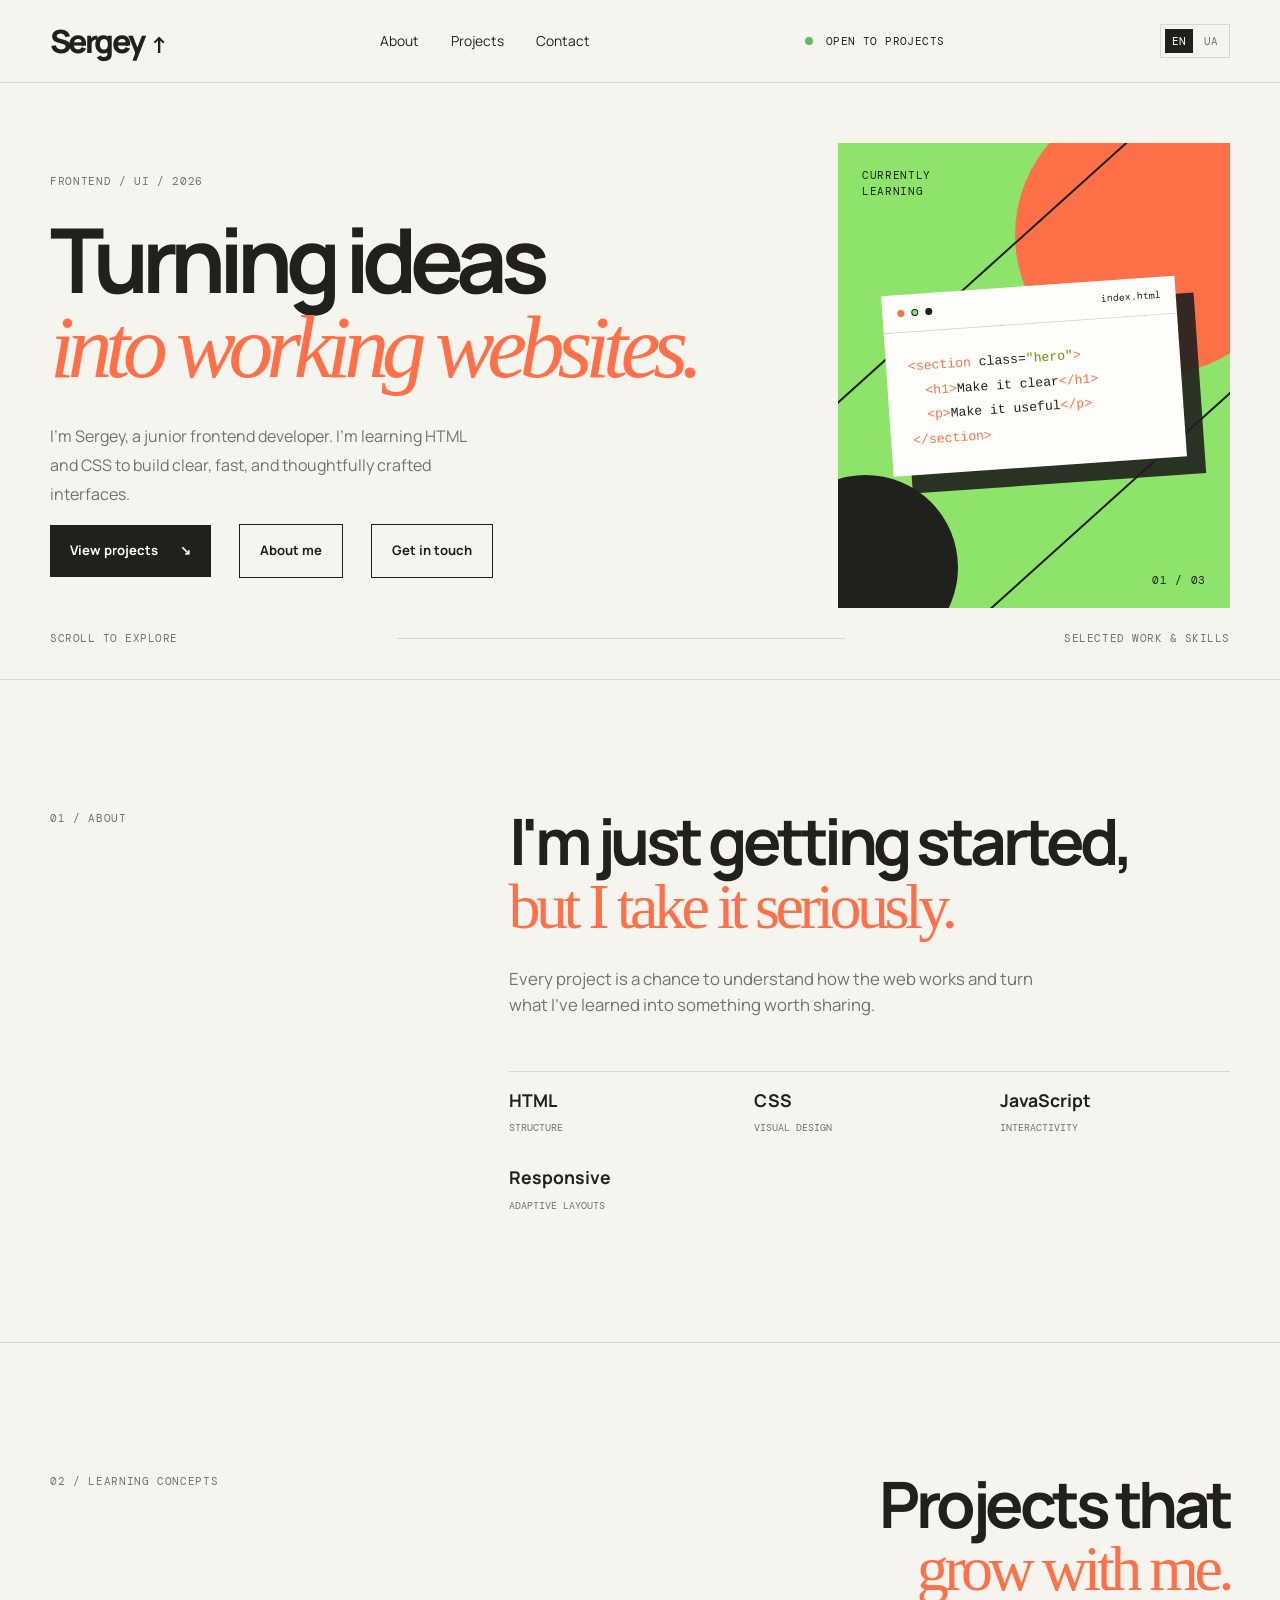
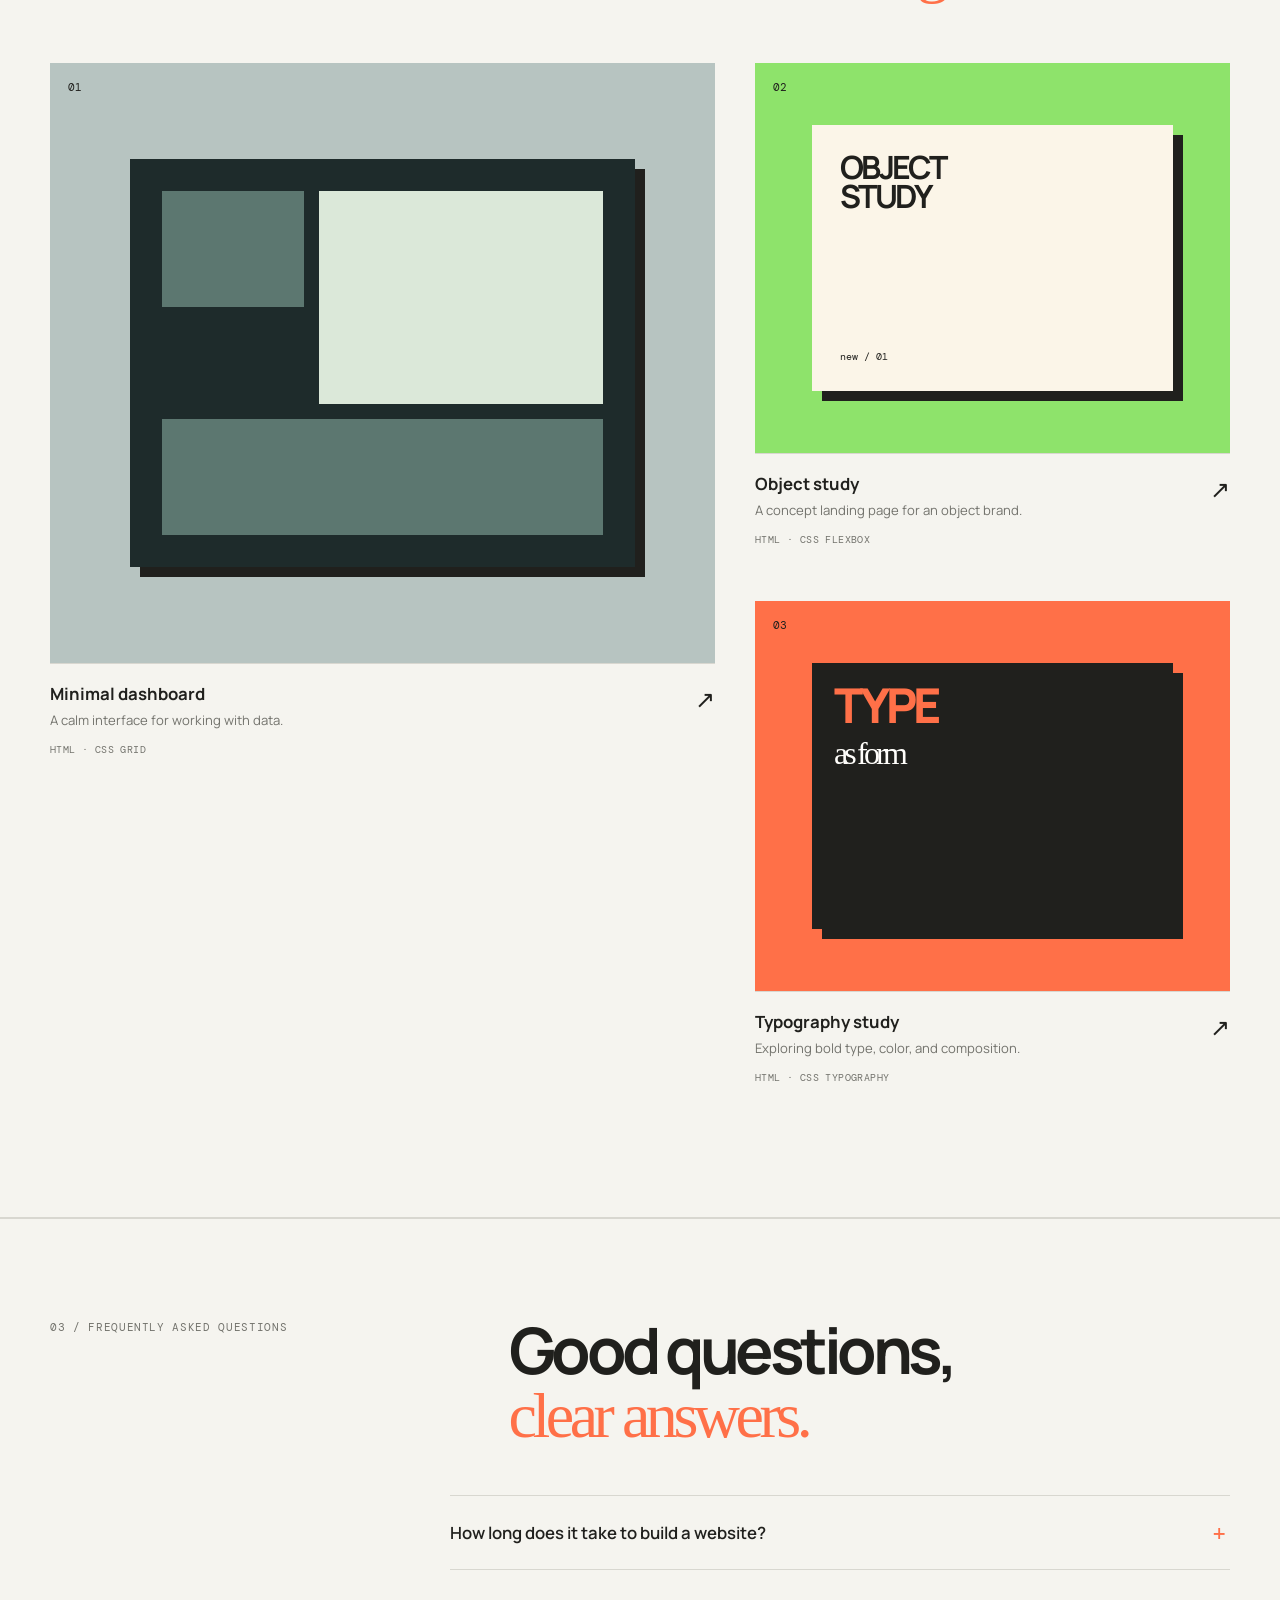
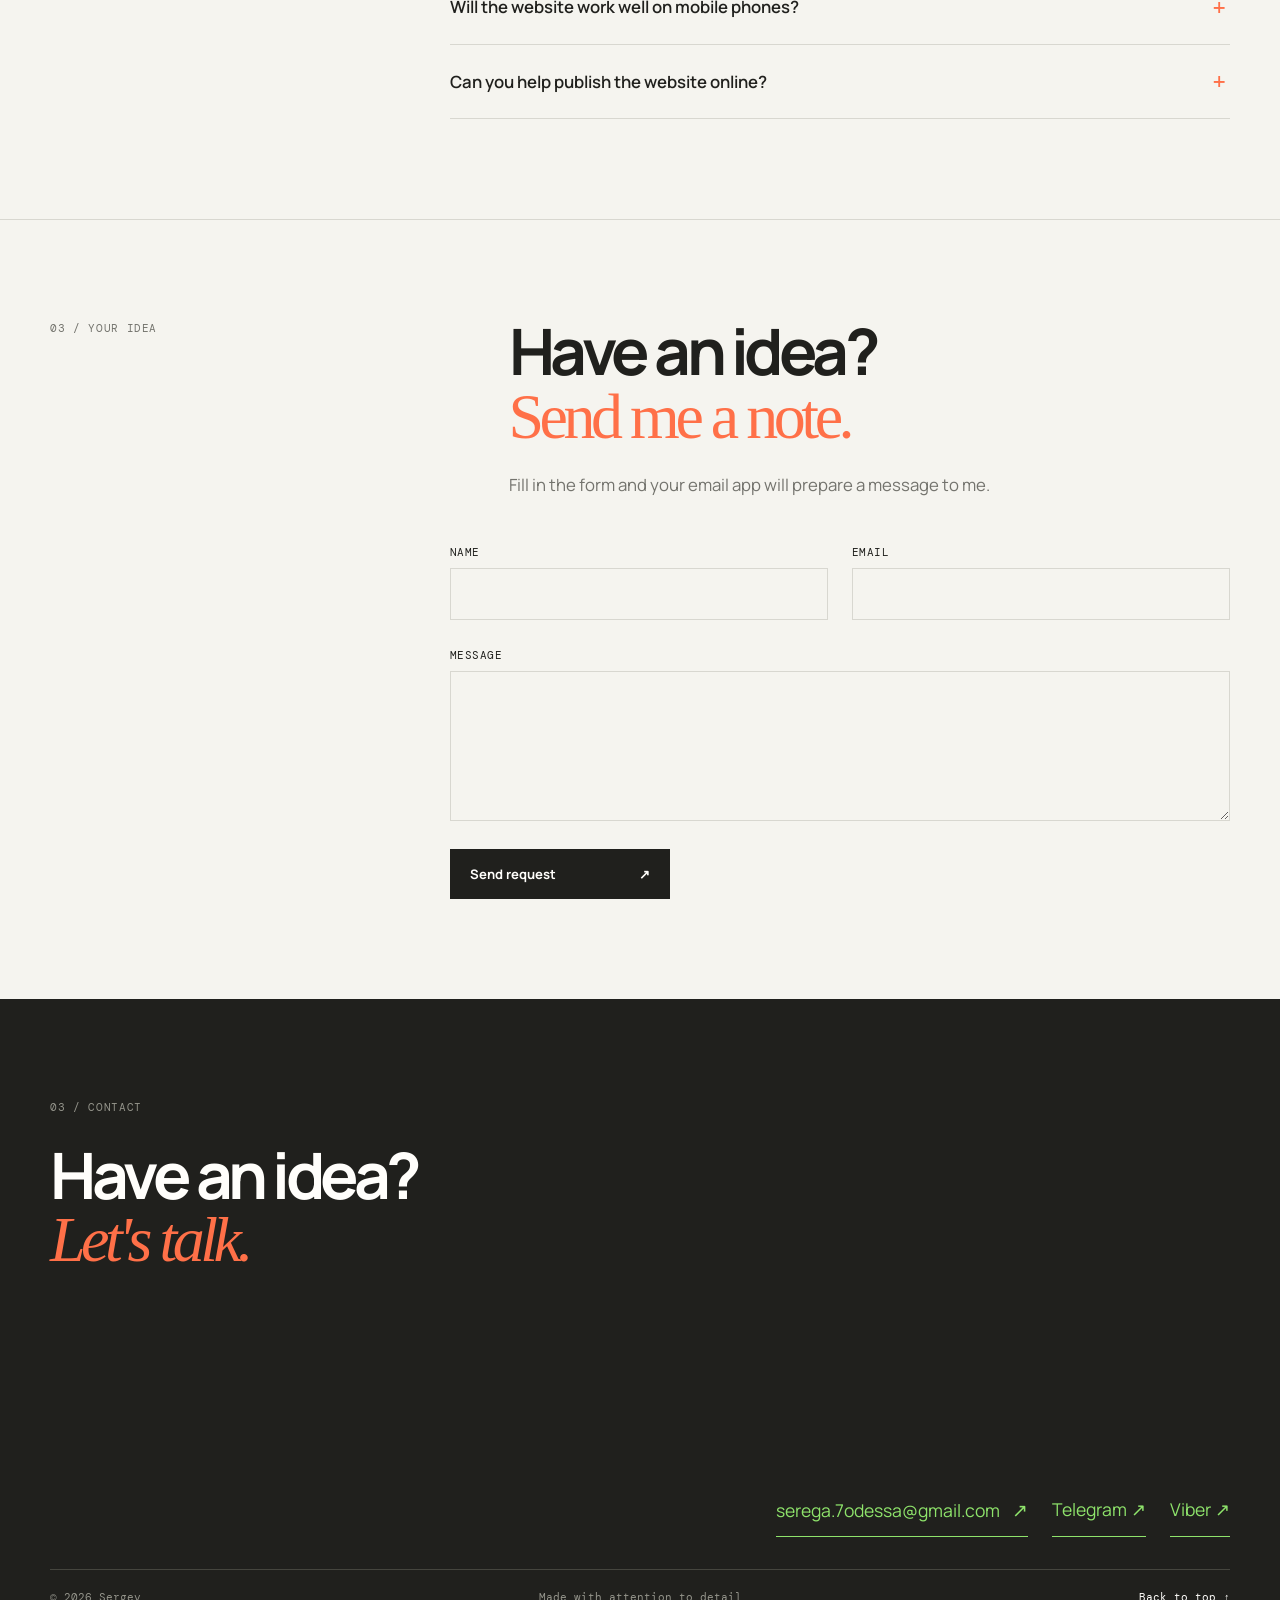
==== index.html @ d9503807 "v1" ====
<!DOCTYPE html>
<html lang="en">
  <head>
    <meta charset="UTF-8" />
    <meta name="viewport" content="width=device-width, initial-scale=1.0" />
    <meta name="description" content="Portfolio of Sergey, a junior frontend developer." />
    <title>Sergey — Frontend Developer</title>
    <link rel="preconnect" href="https://fonts.googleapis.com" />
    <link rel="preconnect" href="https://fonts.gstatic.com" crossorigin />
    <link href="https://fonts.googleapis.com/css2?family=DM+Mono:wght@400;500&family=Manrope:wght@400;500;600;700;800&display=swap" rel="stylesheet" />
    <link rel="stylesheet" href="style.css" />
  </head>
  <body>
    <header class="site-header">
      <div class="container nav">
        <a class="logo" href="#top" title="Back to top">Sergey <span>↑</span></a>
        <nav class="menu" aria-label="Main navigation">
          <a href="#about">About</a>
          <a href="#projects">Projects</a>
          <a href="#contact">Contact</a>
        </nav>
        <a class="nav-status" href="#contact"><span></span> Open to projects</a>
        <nav class="language-switch" aria-label="Choose language">
          <a href="index.html" lang="en" aria-current="page">EN</a>
          <a href="index-ua.html" lang="uk">UA</a>
        </nav>
      </div>
    </header>

    <main id="top">
      <section class="hero">
        <div class="container hero-grid">
          <div class="hero-copy">
            <p class="eyebrow">Frontend / UI / 2026</p>
            <h1>Turning ideas<br /><em>into working websites.</em></h1>
            <p class="hero-description">
              I'm Sergey, a junior frontend developer. I'm learning HTML and CSS to build clear, fast, and thoughtfully crafted interfaces.
            </p>
            <div class="hero-actions">
              <a class="button button-dark" href="#projects">View projects <span>↘</span></a>
              <a class="button button-light" href="#about">About me</a>
              <a class="button button-light" href="#contact">Get in touch</a>
            </div>
          </div>

          <div class="hero-art" aria-label="Abstract interface illustration">
            <div class="art-label">currently<br />learning</div>
            <div class="art-circle circle-one"></div>
            <div class="art-circle circle-two"></div>
            <div class="art-line line-one"></div>
            <div class="art-line line-two"></div>
            <div class="code-card">
              <div class="code-top"><span></span><span></span><span></span><b>index.html</b></div>
              <pre><code><i>&lt;section</i> class=<strong>"hero"</strong><i>&gt;</i>
  <i>&lt;h1&gt;</i>Make it clear<i>&lt;/h1&gt;</i>
  <i>&lt;p&gt;</i>Make it useful<i>&lt;/p&gt;</i>
<i>&lt;/section&gt;</i></code></pre>
            </div>
            <div class="art-caption">01 / 03</div>
          </div>
        </div>
        <div class="container hero-bottom">
          <span>Scroll to explore</span>
          <span class="scroll-line"></span>
          <span>Selected work &amp; skills</span>
        </div>
      </section>

      <section id="about" class="section about-section">
        <div class="container split-heading">
          <p class="section-number">01 / about</p>
          <div>
            <h2>I'm just getting started,<br /><span>but I take it seriously.</span></h2>
            <p class="section-lead">Every project is a chance to understand how the web works and turn what I've learned into something worth sharing.</p>
            <div class="skill-list">
              <div><span>HTML</span><b>structure</b></div>
              <div><span>CSS</span><b>visual design</b></div>
              <div><span>JavaScript</span><b>interactivity</b></div>
              <div><span>Responsive</span><b>adaptive layouts</b></div>
            </div>
          </div>
        </div>
      </section>

      <section id="projects" class="section projects-section">
        <div class="container">
          <div class="section-heading">
            <p class="section-number">02 / learning concepts</p>
            <h2>Projects that<br /><span>grow with me.</span></h2>
          </div>
          <div class="project-grid">
            <a href="project-2-en.html" class="project project-large">
              <div class="project-visual visual-slate"><span class="visual-tag">01</span><div class="mockup mockup-dashboard"><div></div><div></div><div></div></div></div>
              <div class="project-info"><div><h3>Minimal dashboard</h3><p>A calm interface for working with data.</p><small class="project-tech">HTML · CSS Grid</small></div><span class="project-arrow">↗</span></div>
            </a>
            <a href="project-1-en.html" class="project">
              <div class="project-visual visual-lime"><span class="visual-tag">02</span><div class="mockup mockup-shop"><b>OBJECT<br />STUDY</b><i>new / 01</i></div></div>
              <div class="project-info"><div><h3>Object study</h3><p>A concept landing page for an object brand.</p><small class="project-tech">HTML · CSS Flexbox</small></div><span class="project-arrow">↗</span></div>
            </a>
            <a href="project-3-en.html" class="project">
              <div class="project-visual visual-orange"><span class="visual-tag">03</span><div class="mockup mockup-type">TYPE<br /><em>as form</em></div></div>
              <div class="project-info"><div><h3>Typography study</h3><p>Exploring bold type, color, and composition.</p><small class="project-tech">HTML · CSS typography</small></div><span class="project-arrow">↗</span></div>
            </a>
          </div>
        </div>
      </section>
    </main>

    <section class="faq-section" aria-labelledby="faq-title">
      <div class="container">
        <div class="faq-heading">
          <p class="section-number">03 / frequently asked questions</p>
          <h2 id="faq-title">Good questions,<br /><span>clear answers.</span></h2>
        </div>
        <div class="faq-list">
          <details class="faq-item">
            <summary>How long does it take to build a website?</summary>
            <div class="faq-answer"><div><p>Usually 3 to 7 days, depending on the layout's complexity and the amount of content.</p></div></div>
          </details>
          <details class="faq-item">
            <summary>Will the website work well on mobile phones?</summary>
            <div class="faq-answer"><div><p>Yes. Every project is designed with a mobile-first approach and looks great on screens of all sizes.</p></div></div>
          </details>
          <details class="faq-item">
            <summary>Can you help publish the website online?</summary>
            <div class="faq-answer"><div><p>Yes. I can help you launch your website on free GitHub Pages hosting or on your own server.</p></div></div>
          </details>
        </div>
      </div>
    </section>

    <section class="contact-form-section" aria-labelledby="contact-form-title">
      <div class="container">
        <div class="contact-form-heading">
          <p class="section-number">03 / your idea</p>
          <div>
            <h2 id="contact-form-title">Have an idea?<br /><span>Send me a note.</span></h2>
            <p class="section-lead">Fill in the form and your email app will prepare a message to me.</p>
          </div>
        </div>
        <form class="contact-form" action="mailto:serega.7odessa@gmail.com" method="post" enctype="text/plain">
          <div class="contact-form-fields">
            <div class="form-field">
              <label for="contact-name">Name</label>
              <input id="contact-name" name="Name" type="text" autocomplete="name" required />
            </div>
            <div class="form-field">
              <label for="contact-email">Email</label>
              <input id="contact-email" name="Email" type="email" autocomplete="email" required />
            </div>
            <div class="form-field form-field-message">
              <label for="contact-message">Message</label>
              <textarea id="contact-message" name="Message" rows="5" required></textarea>
            </div>
          </div>
          <button class="button button-dark form-submit" type="submit">Send request <span>↗</span></button>
        </form>
      </div>
    </section>

    <footer id="contact" class="footer">
      <div class="container footer-top"><p class="section-number">03 / contact</p><h2>Have an idea?<br /><em>Let's talk.</em></h2><div class="contact-links"><a class="contact-link" href="mailto:serega.7odessa@gmail.com">serega.7odessa@gmail.com <span>↗</span></a><a class="contact-link" href="https://t.me" target="_blank" rel="noopener noreferrer">Telegram ↗</a><a class="contact-link" href="viber://chat?number=%2B380XXXXXXXXX">Viber ↗</a></div></div>
      <div class="container footer-bottom"><span>© 2026 Sergey</span><span>Made with attention to detail</span><a href="#top">Back to top ↑</a></div>
    </footer>
  </body>
</html>
---- style.css ----
:root {
  --ink: #20201d;
  --muted: #73736d;
  --paper: #f5f4ef;
  --white: #fffefb;
  --acid: #8ee36b;
  --orange: #ff7048;
  --line: #d8d7d0;
  --serif: Georgia, "Times New Roman", serif;
}

* { box-sizing: border-box; }
html { scroll-behavior: smooth; }
section[id],
footer[id] {
  scroll-margin-top: 100px;
}
body { margin: 0; background: var(--paper); color: var(--ink); font-family: "Manrope", sans-serif; line-height: 1.5; }
a { color: inherit; }
a:focus-visible {
  outline: 2px solid var(--orange);
  outline-offset: 4px;
}
.container { width: min(1180px, calc(100% - 64px)); margin: 0 auto; }
.site-header { border-bottom: 1px solid var(--line); background: rgba(245, 244, 239, .9); position: sticky; top: 0; z-index: 5; backdrop-filter: blur(12px); }
.nav { min-height: 82px; display: flex; align-items: center; justify-content: space-between; gap: 28px; }
.language-switch { display: flex; align-items: center; gap: 4px; padding: 4px; border: 1px solid var(--line); font: .68rem "DM Mono", monospace; }
.language-switch a { min-width: 28px; padding: 5px 6px; text-align: center; text-decoration: none; color: var(--muted); transition: background-color 0.2s ease, color 0.2s ease; }
.language-switch a[aria-current="page"] { background: var(--ink); color: var(--white); }
.language-switch a:not([aria-current="page"]):hover { color: var(--ink); }
.logo { flex-shrink: 0; white-space: nowrap; font-size: 2rem; font-weight: 800; text-decoration: none; letter-spacing: -.08em; transition: color 0.2s ease; }
.logo:hover { color: var(--orange); }
.logo span {
  margin-left: 4px;
  font-size: 0.7em;
}
.menu { display: flex; gap: 32px; font-size: .86rem; }
.menu a, .text-link, .nav-status, .footer-bottom a { text-decoration: none; }
.menu a:hover, .footer-bottom a:hover, .text-link:hover { text-decoration: underline; text-underline-offset: 5px; }
.nav-status { font-family: "DM Mono", monospace; font-size: .68rem; text-transform: uppercase; letter-spacing: .04em; }
.nav-status span { width: 8px; height: 8px; background: #68b85e; border-radius: 50%; display: inline-block; margin-right: 5px; }
.hero { padding: 60px 0 34px; border-bottom: 1px solid var(--line); }
.hero-grid { display: grid; grid-template-columns: 1.3fr .7fr; gap: 60px; align-items: center; }
.eyebrow, .section-number, .art-label, .art-caption { font-family: "DM Mono", monospace; text-transform: uppercase; font-size: .68rem; letter-spacing: .06em; }
.eyebrow, .section-number { color: var(--muted); margin: 0 0 28px; }
h1, h2, h3, p { margin-top: 0; }
h1 { max-width: 700px; font-size: clamp(3.8rem, 7vw, 6rem); line-height: .93; letter-spacing: -.08em; margin-bottom: 34px; }
h1 em, h2 span, .footer h2 em { color: var(--orange); font-family: var(--serif); font-weight: 400; }
.hero-description { max-width: 440px; color: var(--muted); font-size: 1rem; margin-bottom: 16px; line-height: 1.8; }
.hero-actions { display: flex; align-items: center; gap: 28px; flex-wrap: wrap; }
.button { display: inline-flex; gap: 22px; align-items: center; padding: 16px 20px; text-decoration: none; font-size: .82rem; font-weight: 700; transition: transform 0.2s ease, background-color 0.2s ease;}
.button-dark { background: var(--ink); color: var(--white); }
.button-light { background: transparent; border: 1px solid var(--ink); color: var(--ink); }
.button-dark:hover { background: var(--orange); transform: translateY(-3px);}
.button-light:hover { background: var(--acid); transform: translateY(-3px); }
.button:focus-visible {
  outline: 3px solid var(--orange);
  outline-offset: 4px;
}
.text-link { font-size: .82rem; font-weight: 700; }
.text-link span, .contact-link span { font-size: 1.2rem; margin-left: 8px; }
.hero-art { min-width: 0; min-height: 465px; background: var(--acid); position: relative; overflow: hidden; }
.art-label { position: absolute; left: 24px; top: 24px; z-index: 1; }
.art-caption { position: absolute; right: 24px; bottom: 20px; }
.art-circle { border-radius: 50%; position: absolute; }
.circle-one { width: 280px; height: 280px; background: var(--orange); right: -65px; top: -48px; }
.circle-two { width: 185px; height: 185px; background: var(--ink); left: -65px; bottom: -52px; }
.art-line { position: absolute; background: var(--ink); transform: rotate(-42deg); }
.line-one { width: 460px; height: 2px; top: 110px; left: -65px; }
.line-two { width: 400px; height: 2px; bottom: 122px; right: -98px; }
.code-card { position: absolute; width: min(380px, 75%); left: 50%; top: 50%; transform: translate(-50%, -50%) rotate(-4deg); background: var(--white); box-shadow: 18px 18px 0 rgba(32, 32, 29, .9); }
.code-top { height: 38px; border-bottom: 1px solid var(--line); display: flex; align-items: center; gap: 7px; padding: 0 15px; font-family: "DM Mono", monospace; font-size: .62rem; }
.code-top span { width: 7px; height: 7px; border-radius: 50%; background: var(--orange); }
.code-top span:nth-child(2) { background: var(--acid); border: 1px solid var(--ink); }
.code-top span:nth-child(3) { background: var(--ink); }
.code-top b { margin-left: auto; font-weight: 400; }
pre { padding: 22px; margin: 0; font: .82rem/1.8 "DM Mono", monospace; white-space: pre-wrap; }
code i { color: var(--orange); font-style: normal; } code strong { color: #768c00; font-weight: 500; }
.hero-bottom { padding-top: 24px; display: flex; justify-content: space-between; align-items: center; color: var(--muted); font: .66rem "DM Mono", monospace; text-transform: uppercase; letter-spacing: .05em; }
.scroll-line { width: 38%; height: 1px; background: var(--line); }
.section { padding: 130px 0; border-bottom: 1px solid var(--line); }
.split-heading { display: grid; grid-template-columns: .7fr 1.3fr; gap: 70px; }
.section h2, .footer h2 { font-size: clamp(2.8rem, 5vw, 5rem); letter-spacing: -.07em; line-height: .98; margin-bottom: 28px; }
.section-lead { max-width: 530px; color: var(--muted); font-size: 1.05rem; }
.skill-list { display: grid; grid-template-columns: repeat(3, 1fr); gap: 15px; margin-top: 54px; border-top: 1px solid var(--line); }
.skill-list div { padding-top: 15px; display: flex; flex-direction: column; gap: 8px; }
.skill-list span { font-size: 1.1rem; font-weight: 700; }
.skill-list b { color: var(--muted); font: .65rem "DM Mono", monospace; text-transform: uppercase; font-weight: 400; }
.section-heading { display: flex; justify-content: space-between; align-items: flex-start; margin-bottom: 62px; }
.section-heading h2 { margin-bottom: 0; text-align: right; }
.project-grid { display: grid; grid-template-columns: 1.4fr 1fr; gap: 52px 40px; }
.project { text-decoration: none; }
.project-large { grid-row: span 2; }
.project-visual { height: 390px; position: relative; overflow: hidden; }
.project-large .project-visual { height: 600px; }
.visual-tag { position: absolute; left: 18px; top: 18px; z-index: 1; font: .66rem "DM Mono", monospace; }
.visual-slate { background: #b7c4c1; }
.visual-lime { background: var(--acid); }
.visual-orange { background: var(--orange); }
.mockup { position: absolute; inset: 16% 12%; background: var(--white); box-shadow: 10px 10px 0 var(--ink); transition: transform 0.25s ease; }
.project-visual:hover .mockup {
  transform: scale(1.04);
}
.mockup-dashboard { padding: 32px; background: #1e2b2b; display: grid; grid-template-columns: 1fr 2fr; gap: 15px; }
.mockup-dashboard div { background: #5c7770; min-height: 35px; }
.mockup-dashboard div:nth-child(2) { grid-column: 2; grid-row: 1 / span 2; background: #dbe8d9; }
.mockup-dashboard div:nth-child(3) { grid-column: 1 / span 2; }
.mockup-shop { padding: 28px; display: flex; flex-direction: column; justify-content: space-between; background: #fbf5e8; }
.mockup-shop b { font-size: 2rem; line-height: .9; letter-spacing: -.08em; }
.mockup-shop i { font: .6rem "DM Mono", monospace; }
.mockup-type { padding: 22px; background: var(--ink); color: var(--orange); font-size: 3rem; font-weight: 800; line-height: .85; letter-spacing: -.08em; }
.mockup-type em { color: var(--white); font: 2rem var(--serif); }
.project-info { display: flex; justify-content: space-between; gap: 12px; padding-top: 17px; border-top: 1px solid var(--line); }
.project-info h3 { font-size: 1.05rem; margin-bottom: 5px; }
.project-info p { color: var(--muted); font-size: .82rem; margin: 0; }
.project-tech { display: inline-block; margin-top: 12px; color: var(--muted); font: .62rem "DM Mono", monospace; letter-spacing: .04em; text-transform: uppercase; }
.project-arrow { font-size: 1.5rem; transition: transform 0.2s ease; }
.project:hover .project-arrow { transform: translate(3px, -3px); }
.case-hero { padding: 100px 0 72px; border-bottom: 1px solid var(--line); }
.case-hero .eyebrow { margin-bottom: 34px; }
.case-hero h1 { max-width: none; font-size: clamp(4rem, 10vw, 8.5rem); margin-bottom: 48px; }
.case-tags { display: flex; flex-wrap: wrap; gap: 10px; padding: 0; margin: 0; list-style: none; }
.case-tag { padding: 9px 14px; border: 1px solid var(--line); border-radius: 999px; color: var(--muted); font: .68rem "DM Mono", monospace; }
.case-overview { padding-top: 100px; padding-bottom: 100px; }
.case-overview .section-number { margin-bottom: 0; }
.case-overview h2 { margin-bottom: 24px; }
.case-overview .section-lead { max-width: 620px; line-height: 1.9; }
.case-gallery { display: grid; grid-template-columns: 1fr 1fr; gap: 56px 32px; padding-bottom: 110px; }
.case-image { margin: 0; }
.case-image-feature { grid-column: 1 / -1; }
.case-image-detail { grid-column: 2; }
.case-image img { display: block; width: 100%; height: auto; aspect-ratio: 16 / 9; object-fit: cover; background: var(--line); }
.case-image-detail img { aspect-ratio: 4 / 3; }
.case-image figcaption { margin-top: 12px; color: var(--muted); font: .65rem "DM Mono", monospace; text-transform: uppercase; letter-spacing: .04em; }
.case-return { padding: 0 0 120px; }
.faq-section { padding: 100px 0; border-top: 1px solid var(--line); }
.faq-heading { display: grid; grid-template-columns: .7fr 1.3fr; gap: 70px; margin-bottom: 48px; }
.faq-heading .section-number { margin-bottom: 0; }
.faq-heading h2 { font-size: clamp(2.8rem, 5vw, 5rem); letter-spacing: -.07em; line-height: .98; margin: 0; }
.faq-heading h2 span { color: var(--orange); font-family: var(--serif); font-weight: 400; }
.faq-list { max-width: 780px; margin-left: auto; border-top: 1px solid var(--line); }
.faq-item { border-bottom: 1px solid var(--line); }
.faq-item summary { position: relative; padding: 24px 48px 24px 0; color: var(--ink); cursor: pointer; font-size: 1.05rem; font-weight: 600; list-style: none; }
.faq-item summary::-webkit-details-marker { display: none; }
.faq-item summary::after { content: "+"; position: absolute; top: 50%; right: 4px; color: var(--orange); font: 1.5rem "DM Mono", monospace; transform: translateY(-50%); transition: transform .25s ease; }
.faq-item[open] summary::after { transform: translateY(-50%) rotate(45deg); }
.faq-item summary:focus-visible { outline: 2px solid var(--orange); outline-offset: 4px; }
.faq-answer { display: grid; grid-template-rows: 0fr; opacity: 0; transition: grid-template-rows .3s ease, opacity .25s ease; }
.faq-item[open] .faq-answer { grid-template-rows: 1fr; opacity: 1; }
.faq-answer > div { overflow: hidden; }
.faq-answer p { max-width: 680px; margin: 0; padding: 0 48px 24px 0; color: var(--muted); line-height: 1.8; }
.contact-form-section { padding: 100px 0; border-top: 1px solid var(--line); }
.contact-form-heading { display: grid; grid-template-columns: .7fr 1.3fr; gap: 70px; margin-bottom: 48px; }
.contact-form-heading .section-number { margin-bottom: 0; }
.contact-form-heading h2 { font-size: clamp(2.8rem, 5vw, 5rem); letter-spacing: -.07em; line-height: .98; margin-bottom: 24px; }
.contact-form-heading h2 span { color: var(--orange); font-family: var(--serif); font-weight: 400; }
.contact-form-heading .section-lead { margin-bottom: 0; }
.contact-form { max-width: 780px; margin-left: auto; }
.contact-form-fields { display: grid; grid-template-columns: 1fr 1fr; gap: 28px 24px; }
.form-field { display: flex; flex-direction: column; gap: 9px; }
.form-field label { font: .68rem "DM Mono", monospace; letter-spacing: .04em; text-transform: uppercase; }
.form-field input,
.form-field textarea { width: 100%; border: 1px solid var(--line); border-radius: 0; background: transparent; color: var(--ink); padding: 14px 16px; font: 1rem "Manrope", sans-serif; transition: border-color .2s ease, box-shadow .2s ease; }
.form-field textarea { min-height: 150px; resize: vertical; }
.form-field input:focus,
.form-field textarea:focus { outline: none; border-color: var(--orange); box-shadow: 0 0 0 2px rgba(255, 112, 72, .16); }
.form-field input:focus-visible,
.form-field textarea:focus-visible { outline: 2px solid var(--orange); outline-offset: 3px; }
.form-field-message { grid-column: 1 / -1; }
.form-submit { min-width: 220px; justify-content: space-between; margin-top: 28px; border: 0; cursor: pointer; font-family: inherit; }
.footer { background: var(--ink); color: var(--white); padding: 100px 0 25px; }
.footer-top { min-height: 470px; position: relative; }
.footer-top .section-number { color: #94948b; }
.footer h2 { max-width: 700px; }
.contact-links { position: absolute; right: 0; bottom: 32px; display: flex; flex-wrap: wrap; justify-content: flex-end; gap: 24px; }
.contact-link { color: var(--acid); font-size: 1.1rem; text-decoration: none; border-bottom: 1px solid var(--acid); padding-bottom: 12px; transition: color 0.2s ease, border-color 0.2s ease; }
.contact-link:hover { color: var(--white); border-color: var(--white); }
.footer-bottom { padding-top: 20px; border-top: 1px solid #45453e; color: #94948b; display: flex; justify-content: space-between; gap: 20px; font: .68rem "DM Mono", monospace; }
.footer-bottom a { color: var(--white); }
@media (max-width: 780px) {
  .container { width: min(100% - 36px, 600px); }
  .nav { min-height: 70px; gap: 14px; } .nav-status { display: none; } .menu { gap: 15px; font-size: .75rem; }
  .hero { padding-top: 55px; } .hero-grid, .split-heading { grid-template-columns: 1fr; gap: 48px; } h1 { font-size: clamp(3.2rem, 16vw, 5.3rem); }
  .hero-art { min-height: 300px; } .code-card { width: 78%; } .hero-bottom span:last-child { display: none; } .scroll-line { width: 55%; }
  .section { padding: 82px 0; } .section-heading { display: block; } .section-heading h2 { text-align: left; margin-top: 35px; }
  .skill-list { grid-template-columns: repeat(2, 1fr); gap: 8px; } .skill-list span { font-size: .85rem; } .project-grid { grid-template-columns: 1fr; gap: 38px; } .project-large { grid-row: auto; } .project-large .project-visual, .project-visual { height: 340px; }
  .case-hero { padding: 75px 0 55px; } .case-hero h1 { font-size: clamp(3.4rem, 15vw, 6rem); } .case-overview { padding-top: 82px; padding-bottom: 82px; } .case-overview .section-number { margin-bottom: 0; } .case-gallery { grid-template-columns: 1fr; gap: 38px; padding-bottom: 80px; } .case-image-feature, .case-image-detail { grid-column: 1; } .case-return { padding-bottom: 85px; }
  .faq-section { padding: 82px 0; } .faq-heading { grid-template-columns: 1fr; gap: 32px; margin-bottom: 38px; } .faq-heading .section-number { margin-bottom: 0; } .faq-item summary { padding: 20px 42px 20px 0; font-size: .98rem; }
  .contact-form-section { padding: 82px 0; } .contact-form-heading { grid-template-columns: 1fr; gap: 32px; margin-bottom: 38px; } .contact-form-heading .section-number { margin-bottom: 0; } .contact-form { margin-left: 0; }
  .footer { padding-top: 75px; } .footer-top { min-height: 430px; } .contact-links { position: static; flex-direction: column; align-items: flex-start; gap: 16px; margin-top: 70px; } .contact-link { display: inline-block; padding-bottom: 8px; } .footer-bottom { flex-wrap: wrap; }
}

@media (max-width: 380px) {
  .nav { gap: 8px; }
  .logo { font-size: 1.6rem; }
  .menu { gap: 5px; font-size: .62rem; }
  .language-switch { gap: 0; padding: 2px; font-size: .62rem; }
  .language-switch a { min-width: 21px; padding: 5px 3px; }
  .hero-copy { min-width: 0; }
  h1 { font-size: clamp(2.5rem, 12vw, 3.2rem); }
  .contact-form-fields { grid-template-columns: 1fr; gap: 22px; }
  .form-field-message { grid-column: auto; }
  .form-submit { width: 100%; }
}

@media (prefers-reduced-motion: reduce) {
  html {
    scroll-behavior: auto;
  }

  *,
  *::before,
  *::after {
    animation-duration: 0.01ms !important;
    animation-iteration-count: 1 !important;
    scroll-behavior: auto !important;
    transition-duration: 0.01ms !important;
  }
}
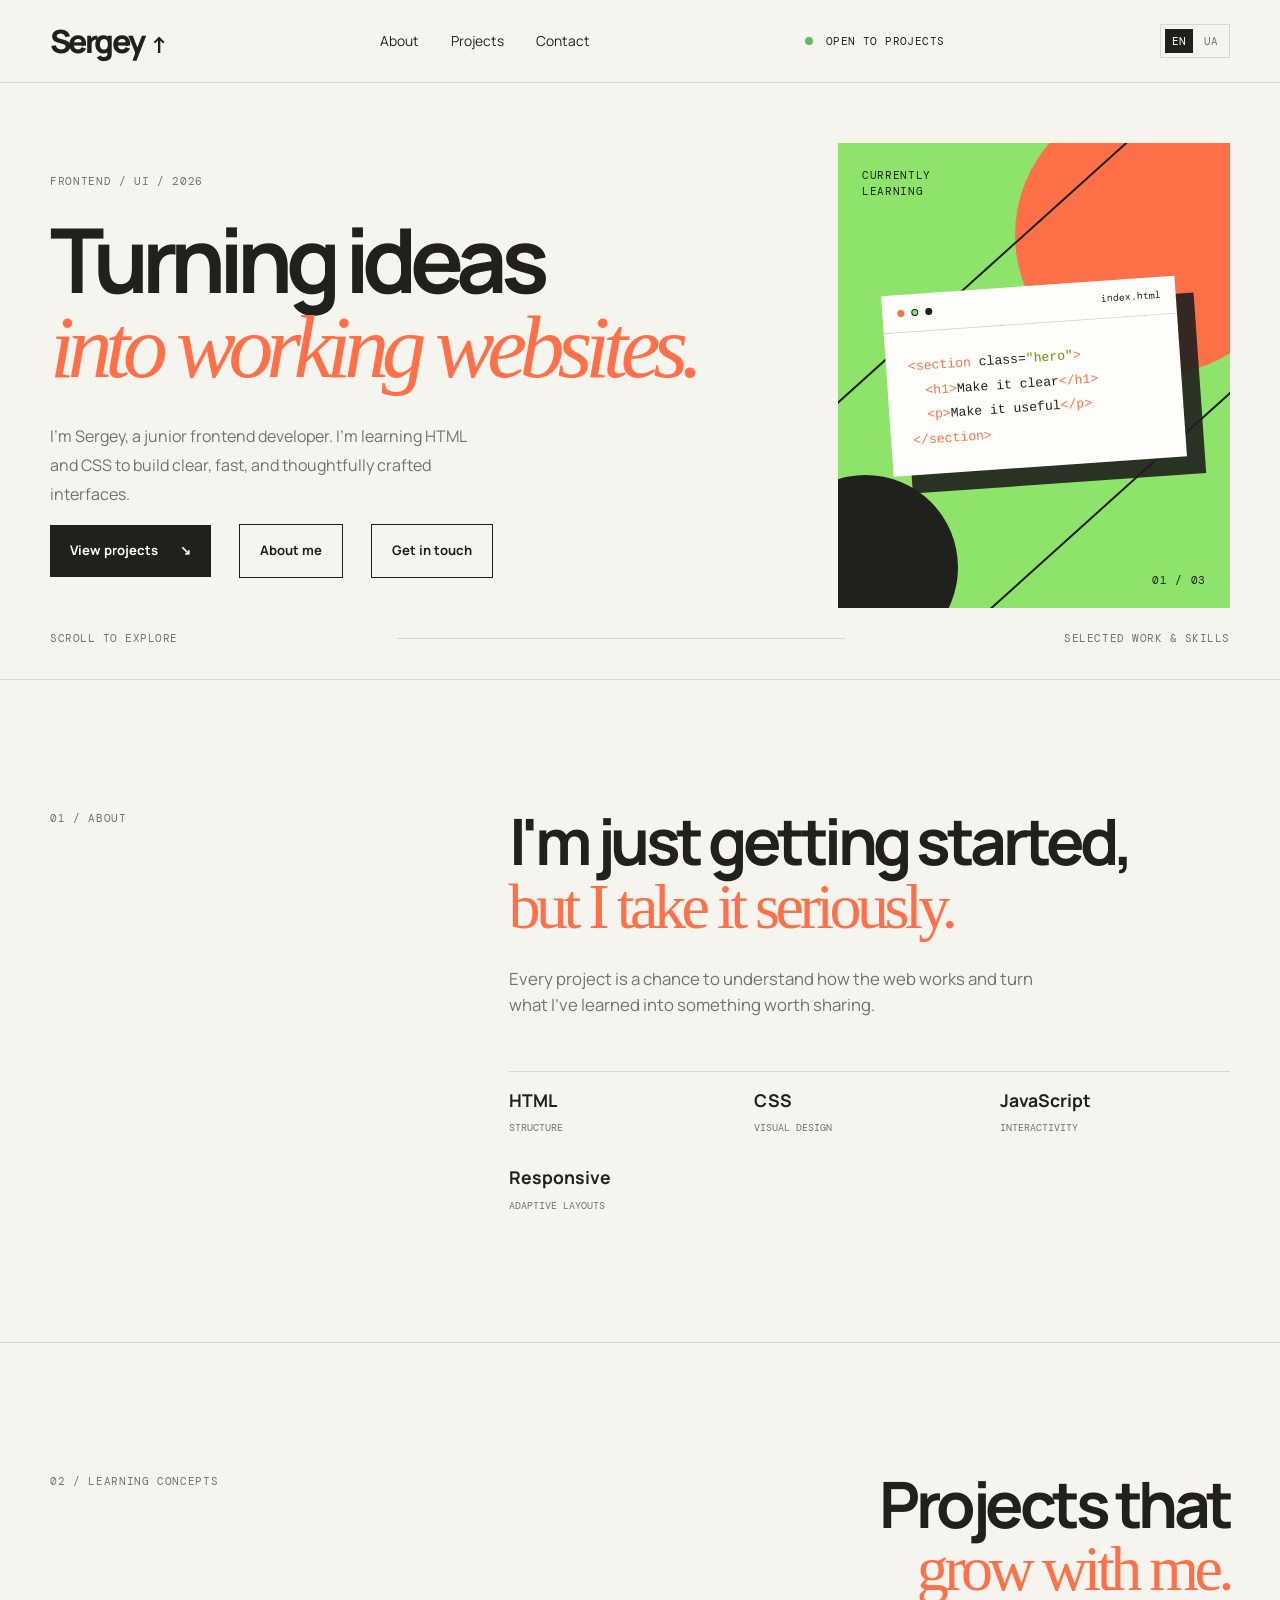
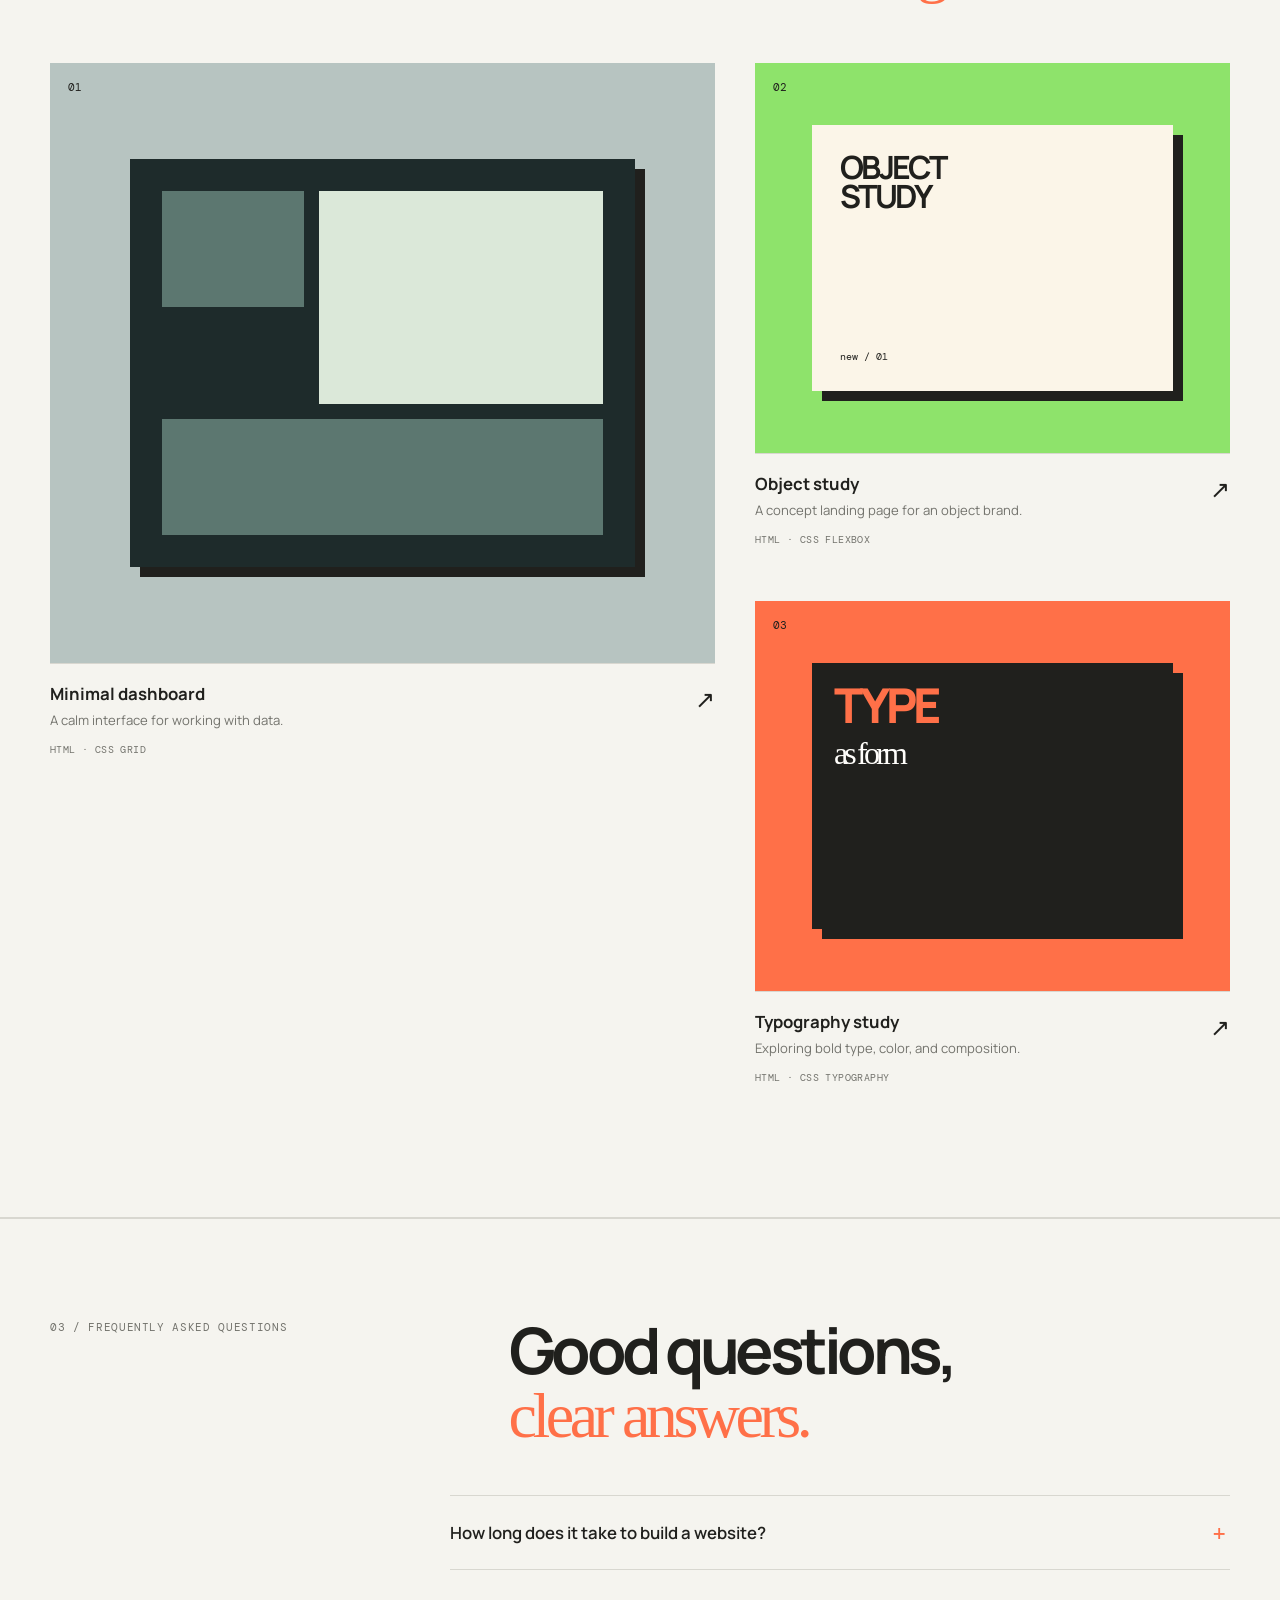
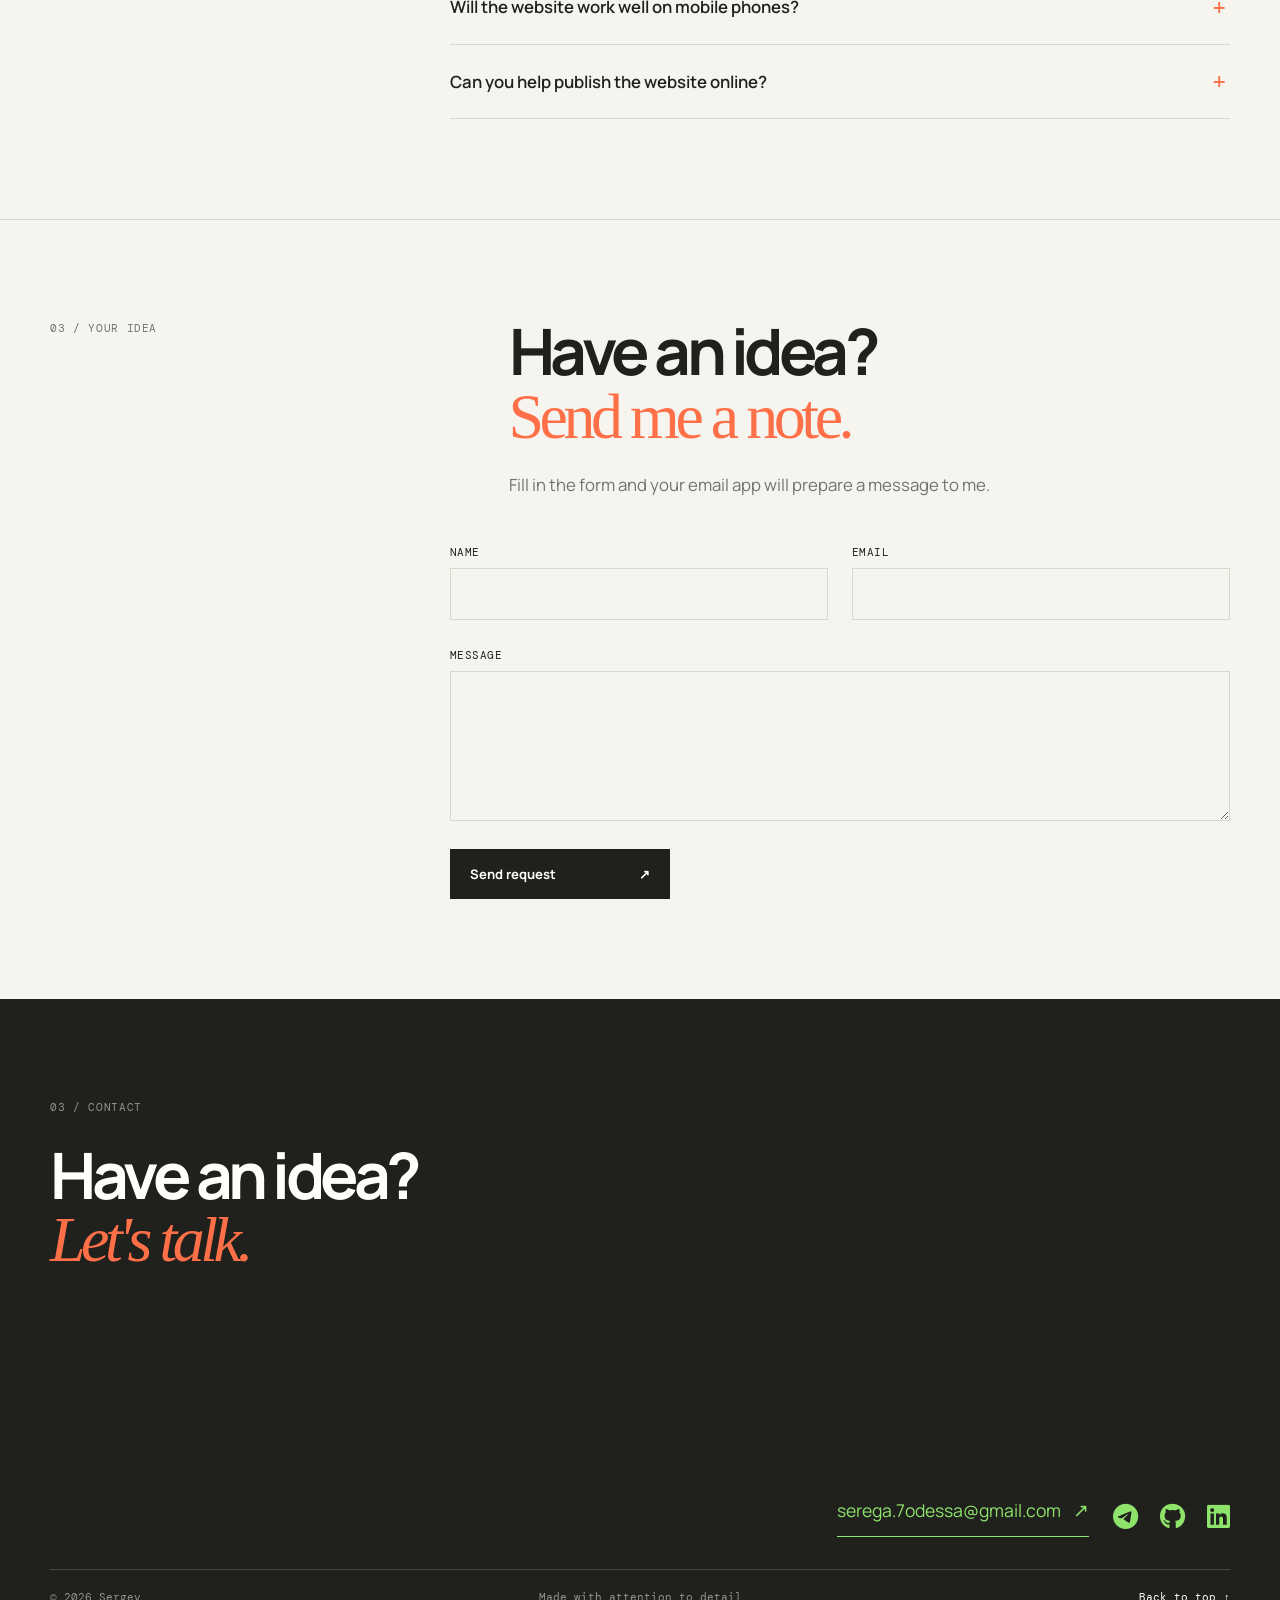
==== commit 89b777b3: "icons" ====
--- a/index.html
+++ b/index.html
@@ -9,6 +9,7 @@
     <link rel="preconnect" href="https://fonts.gstatic.com" crossorigin />
     <link href="https://fonts.googleapis.com/css2?family=DM+Mono:wght@400;500&family=Manrope:wght@400;500;600;700;800&display=swap" rel="stylesheet" />
     <link rel="stylesheet" href="style.css" />
+    <link rel="stylesheet" href="https://cdnjs.cloudflare.com/ajax/libs/font-awesome/6.7.2/css/all.min.css" />
   </head>
   <body>
     <header class="site-header">
@@ -22,7 +23,7 @@
         <a class="nav-status" href="#contact"><span></span> Open to projects</a>
         <nav class="language-switch" aria-label="Choose language">
           <a href="index.html" lang="en" aria-current="page">EN</a>
-          <a href="index-ua.html" lang="uk">UA</a>
+          <a href="./index-ua.html" lang="uk">UA</a>
         </nav>
       </div>
     </header>
@@ -159,7 +160,7 @@
     </section>
 
     <footer id="contact" class="footer">
-      <div class="container footer-top"><p class="section-number">03 / contact</p><h2>Have an idea?<br /><em>Let's talk.</em></h2><div class="contact-links"><a class="contact-link" href="mailto:serega.7odessa@gmail.com">serega.7odessa@gmail.com <span>↗</span></a><a class="contact-link" href="https://t.me" target="_blank" rel="noopener noreferrer">Telegram ↗</a><a class="contact-link" href="viber://chat?number=%2B380XXXXXXXXX">Viber ↗</a></div></div>
+      <div class="container footer-top"><p class="section-number">03 / contact</p><h2>Have an idea?<br /><em>Let's talk.</em></h2><div class="contact-links"><a class="contact-link" href="mailto:serega.7odessa@gmail.com">serega.7odessa@gmail.com <span>↗</span></a><div class="contact-socials"><a href="https://t.me/serega_dev" target="_blank" rel="noopener noreferrer" aria-label="Telegram" title="Telegram"><i class="fa-brands fa-telegram" aria-hidden="true"></i></a><a href="https://github.com/layoutartist" target="_blank" rel="noopener noreferrer" aria-label="GitHub" title="GitHub"><i class="fa-brands fa-github" aria-hidden="true"></i></a><a href="#" target="_blank" rel="noopener noreferrer" aria-label="LinkedIn" title="LinkedIn"><i class="fa-brands fa-linkedin" aria-hidden="true"></i></a></div></div></div>
       <div class="container footer-bottom"><span>© 2026 Sergey</span><span>Made with attention to detail</span><a href="#top">Back to top ↑</a></div>
     </footer>
   </body>
--- a/style.css
+++ b/style.css
@@ -175,6 +175,10 @@
 .contact-links { position: absolute; right: 0; bottom: 32px; display: flex; flex-wrap: wrap; justify-content: flex-end; gap: 24px; }
 .contact-link { color: var(--acid); font-size: 1.1rem; text-decoration: none; border-bottom: 1px solid var(--acid); padding-bottom: 12px; transition: color 0.2s ease, border-color 0.2s ease; }
 .contact-link:hover { color: var(--white); border-color: var(--white); }
+.contact-socials { display: flex; align-items: center; gap: 22px; }
+.contact-socials a { display: inline-flex; align-items: center; justify-content: center; color: var(--acid); font-size: 26px; text-decoration: none; transition: color .2s ease, transform .2s ease; }
+.contact-socials a:hover { color: var(--white); transform: scale(1.1); }
+.contact-socials a:focus-visible { outline: 2px solid var(--acid); outline-offset: 5px; }
 .footer-bottom { padding-top: 20px; border-top: 1px solid #45453e; color: #94948b; display: flex; justify-content: space-between; gap: 20px; font: .68rem "DM Mono", monospace; }
 .footer-bottom a { color: var(--white); }
 @media (max-width: 780px) {
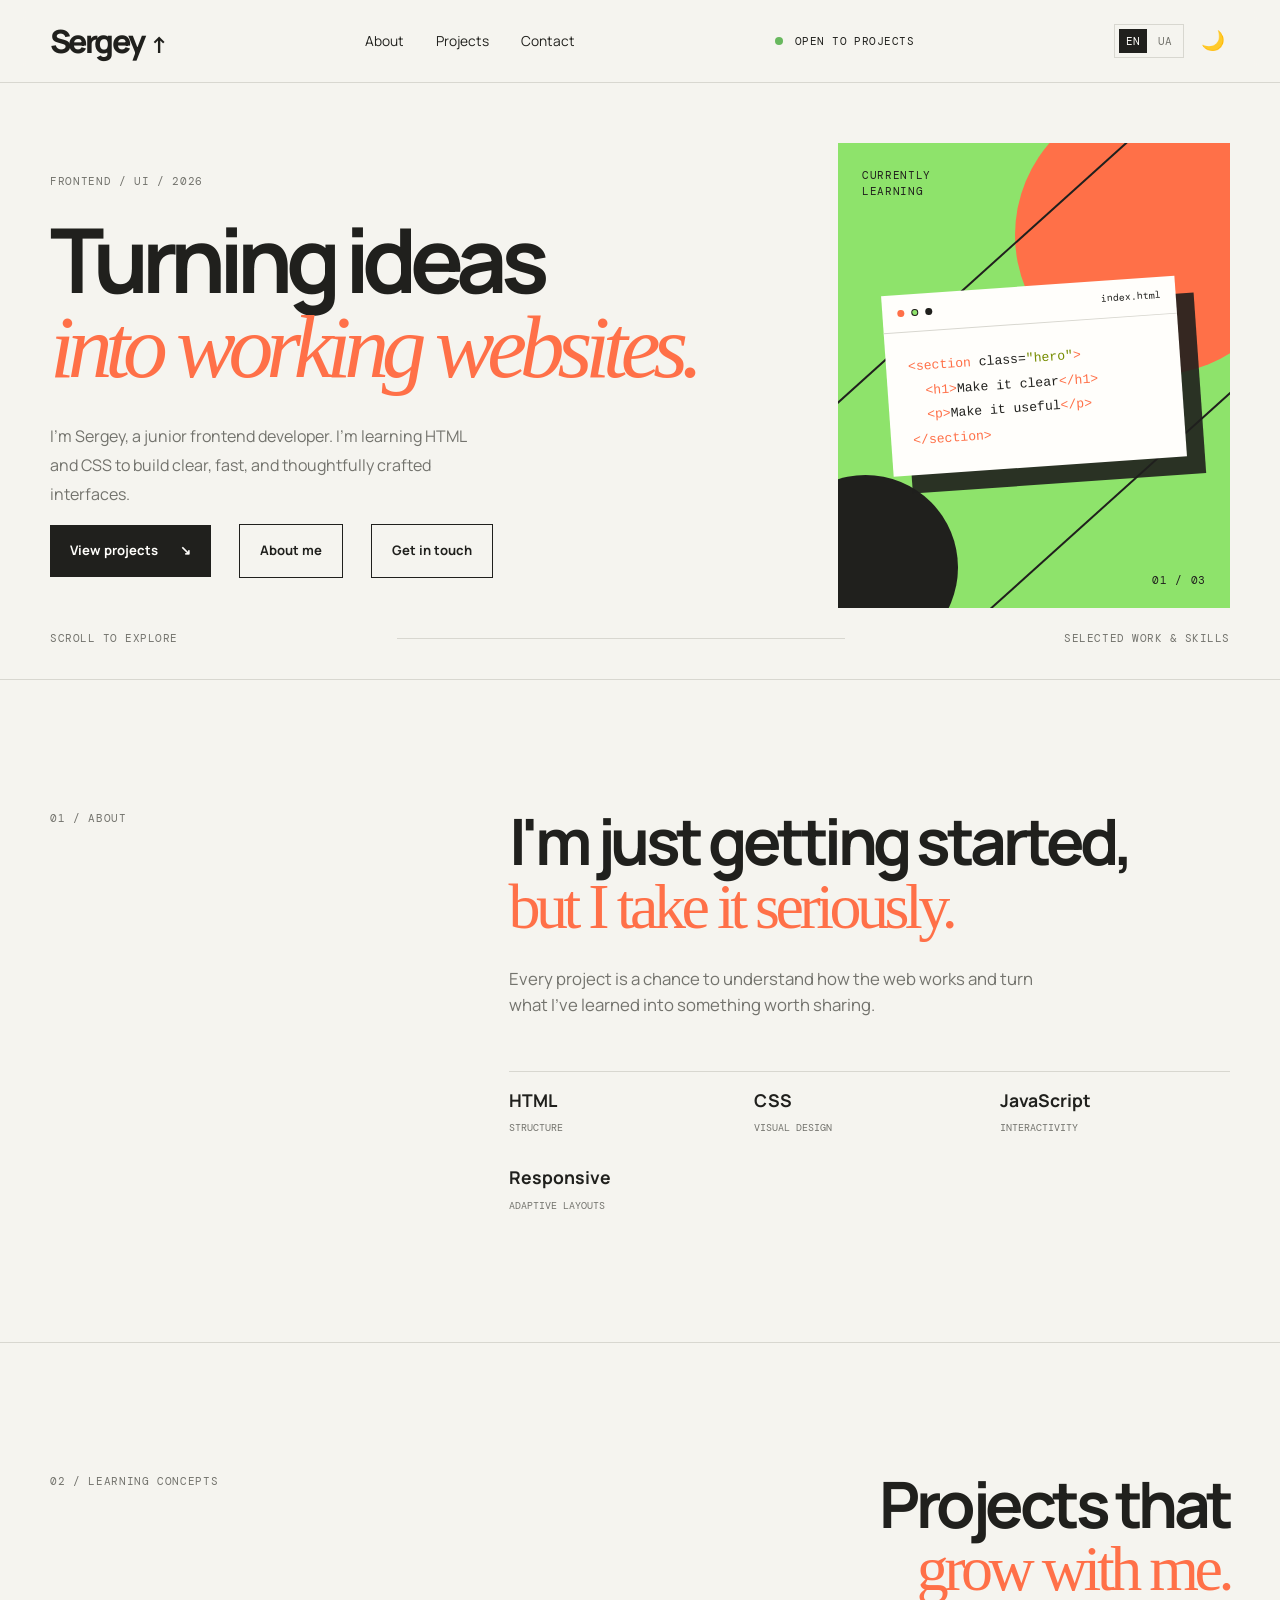
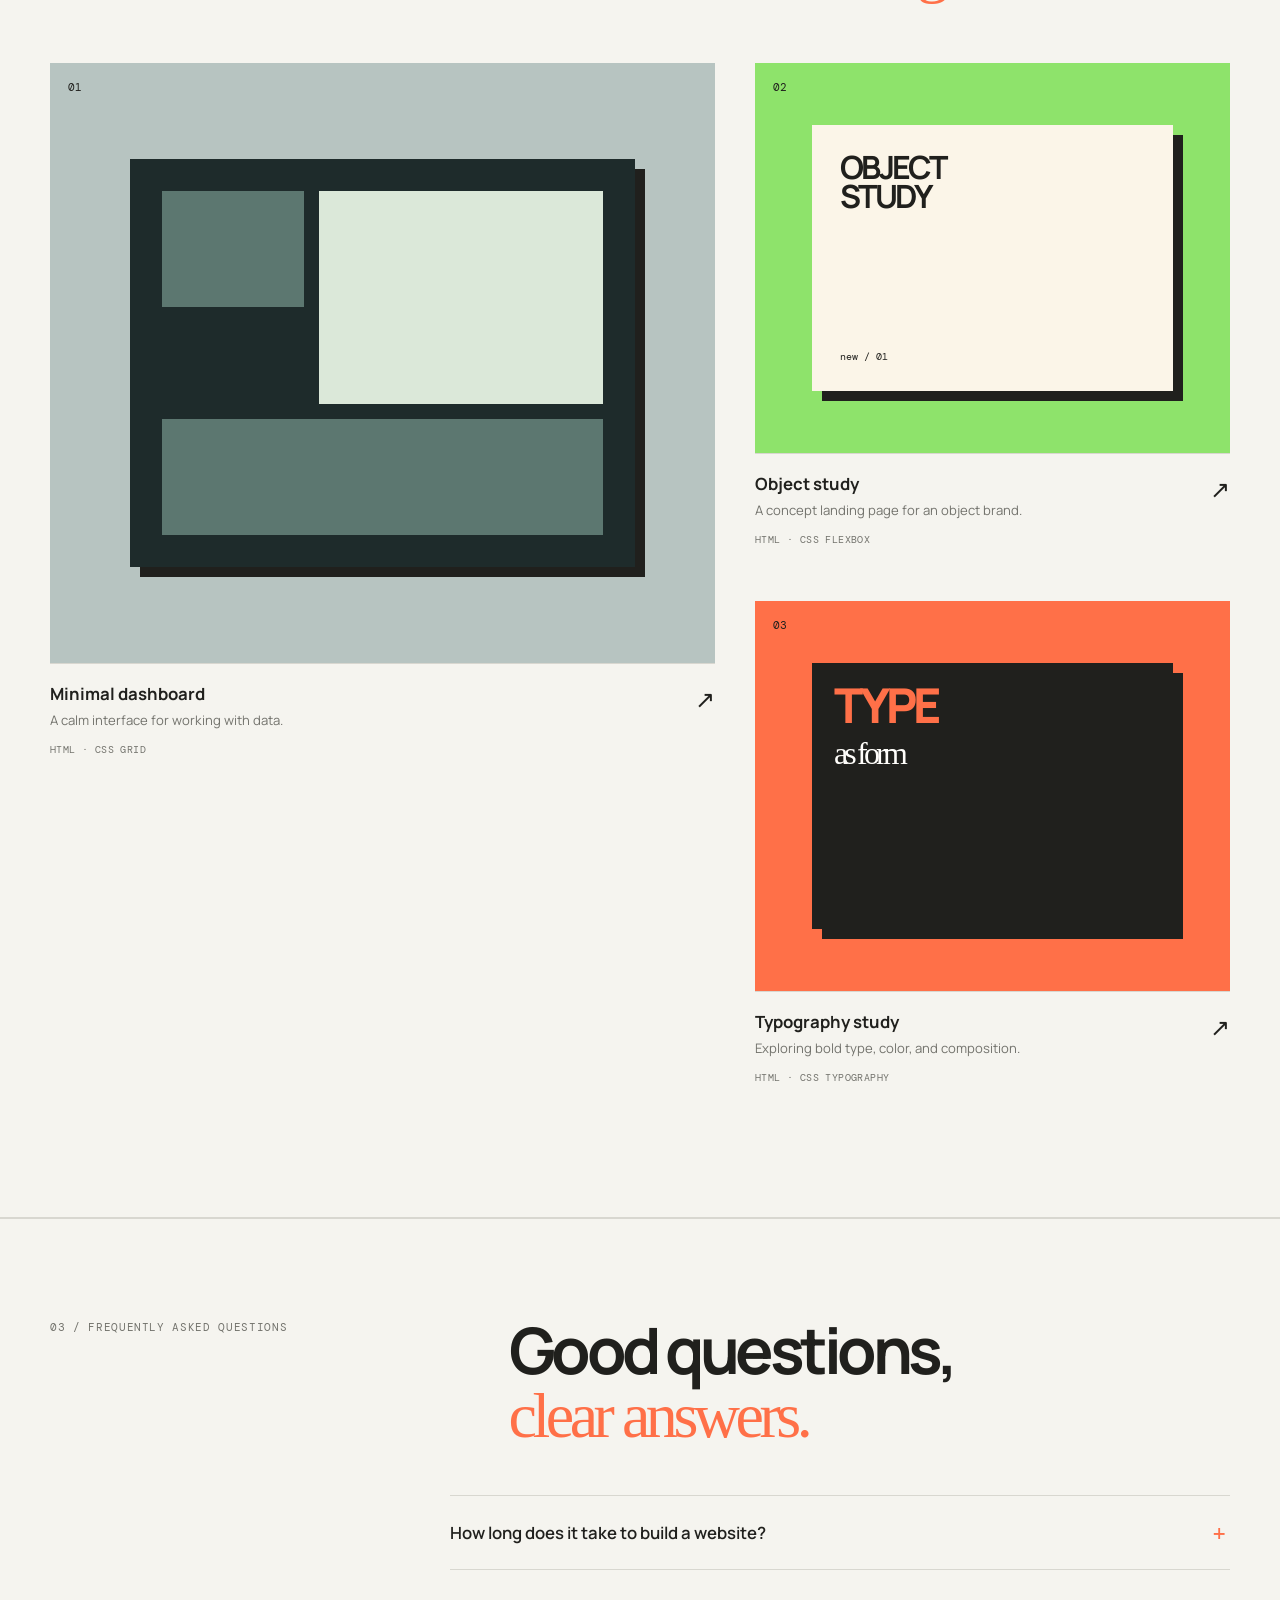
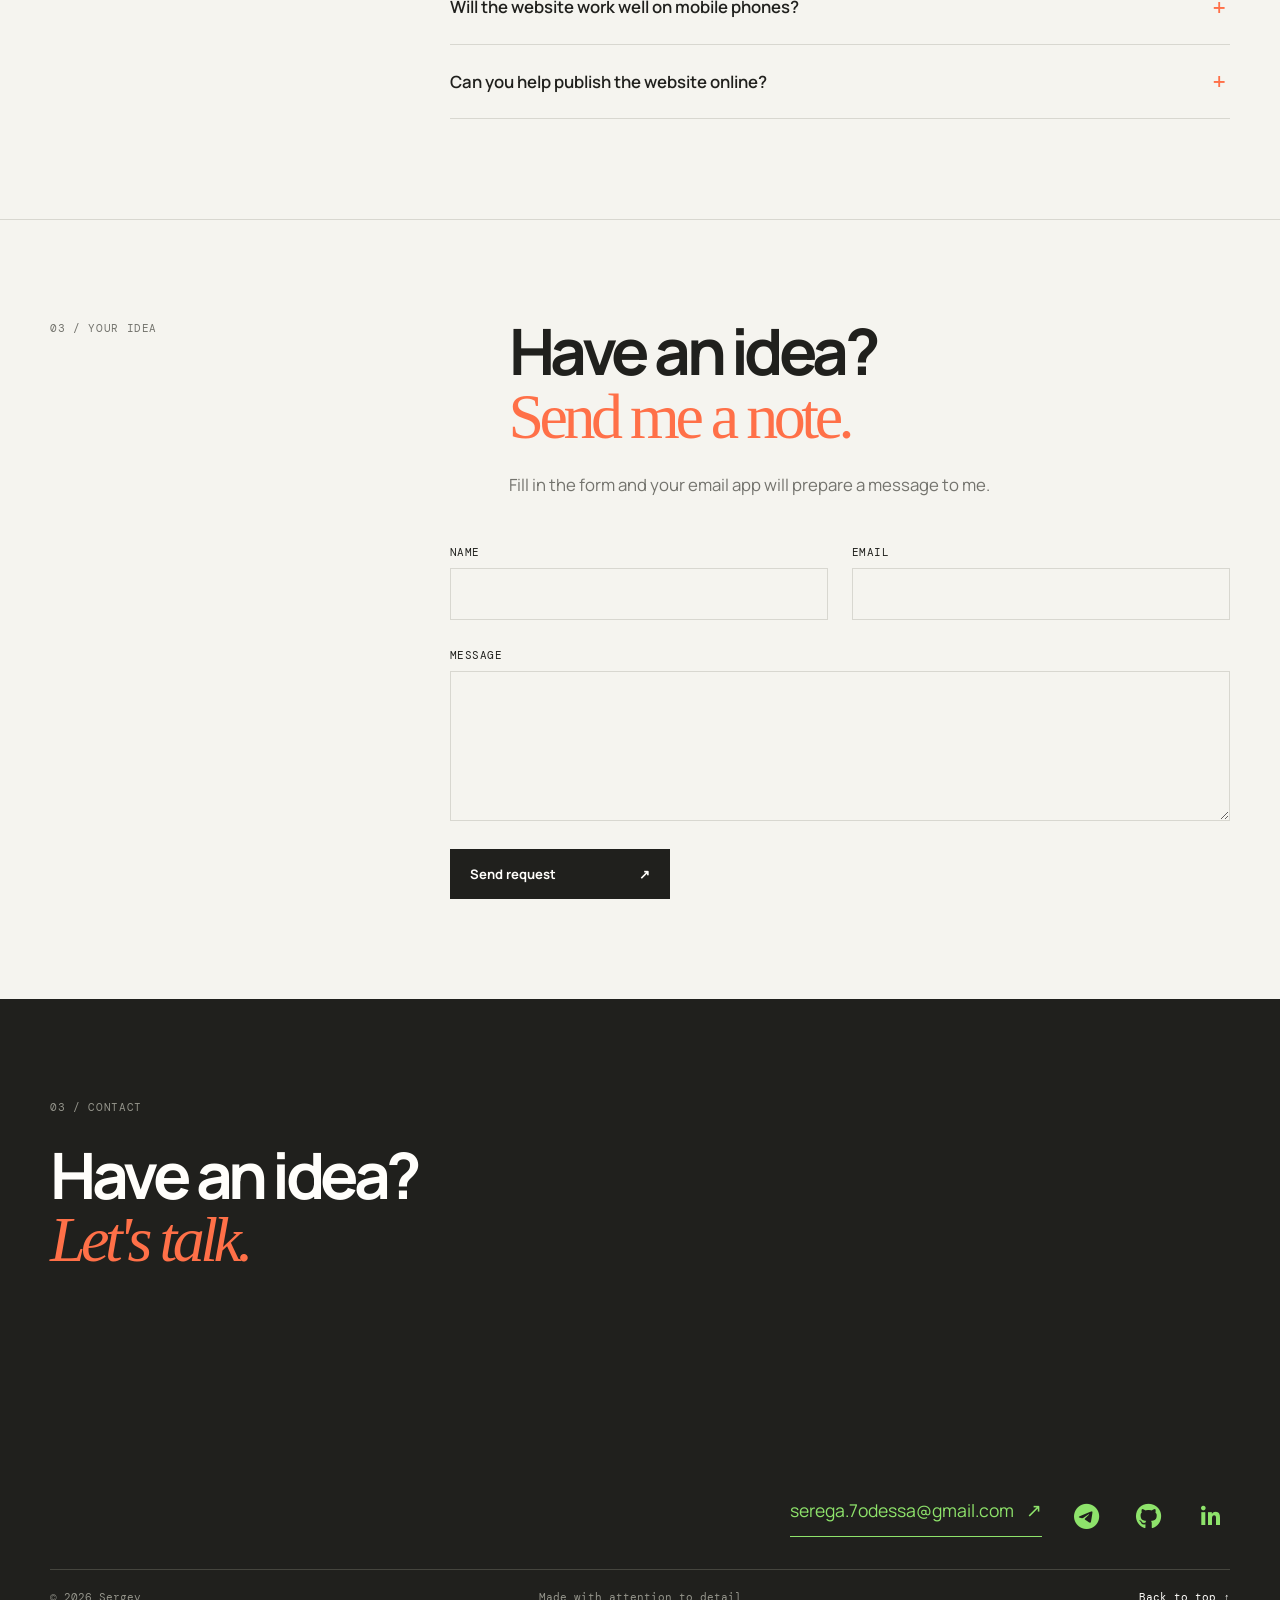
==== commit 21acffec: "portfolio-max-ultimate" ====
--- a/index.html
+++ b/index.html
@@ -4,6 +4,11 @@
     <meta charset="UTF-8" />
     <meta name="viewport" content="width=device-width, initial-scale=1.0" />
     <meta name="description" content="Portfolio of Sergey, a junior frontend developer." />
+    <meta property="og:title" content="Sergey — Frontend Developer | Portfolio" />
+    <meta property="og:description" content="Minimalistic and fast websites with attention to detail" />
+    <meta property="og:type" content="website" />
+    <meta property="og:url" content="https://layoutartist.github.io/my-first-site/" />
+    <link rel="icon" type="image/svg+xml" href="data:image/svg+xml,%3Csvg xmlns='http://www.w3.org/2000/svg' viewBox='0 0 64 64'%3E%3Crect width='64' height='64' rx='14' fill='%2320201d'/%3E%3Ctext x='32' y='45' text-anchor='middle' font-family='Arial,sans-serif' font-size='42' font-weight='700' fill='%238ee36b'%3ES%3C/text%3E%3C/svg%3E" />
     <title>Sergey — Frontend Developer</title>
     <link rel="preconnect" href="https://fonts.googleapis.com" />
     <link rel="preconnect" href="https://fonts.gstatic.com" crossorigin />
@@ -21,10 +26,13 @@
           <a href="#contact">Contact</a>
         </nav>
         <a class="nav-status" href="#contact"><span></span> Open to projects</a>
-        <nav class="language-switch" aria-label="Choose language">
-          <a href="index.html" lang="en" aria-current="page">EN</a>
-          <a href="./index-ua.html" lang="uk">UA</a>
-        </nav>
+        <div class="nav-controls">
+          <nav class="language-switch" aria-label="Choose language">
+            <a href="./index.html" lang="en" aria-current="page">EN</a>
+            <a href="./index-ua.html" lang="uk">UA</a>
+          </nav>
+          <button id="theme-toggle" class="theme-btn" type="button" aria-label="Toggle color theme" aria-pressed="false">🌙</button>
+        </div>
       </div>
     </header>
 
@@ -160,8 +168,29 @@
     </section>
 
     <footer id="contact" class="footer">
-      <div class="container footer-top"><p class="section-number">03 / contact</p><h2>Have an idea?<br /><em>Let's talk.</em></h2><div class="contact-links"><a class="contact-link" href="mailto:serega.7odessa@gmail.com">serega.7odessa@gmail.com <span>↗</span></a><div class="contact-socials"><a href="https://t.me/serega_dev" target="_blank" rel="noopener noreferrer" aria-label="Telegram" title="Telegram"><i class="fa-brands fa-telegram" aria-hidden="true"></i></a><a href="https://github.com/layoutartist" target="_blank" rel="noopener noreferrer" aria-label="GitHub" title="GitHub"><i class="fa-brands fa-github" aria-hidden="true"></i></a><a href="#" target="_blank" rel="noopener noreferrer" aria-label="LinkedIn" title="LinkedIn"><i class="fa-brands fa-linkedin" aria-hidden="true"></i></a></div></div></div>
+      <div class="container footer-top"><p class="section-number">03 / contact</p><h2>Have an idea?<br /><em>Let's talk.</em></h2><div class="contact-links"><a class="contact-link" href="mailto:serega.7odessa@gmail.com">serega.7odessa@gmail.com <span>↗</span></a><div class="contact-socials"><a class="contact-social-link contact-social-telegram" href="https://t.me/serega_dev_ua" target="_blank" rel="noopener noreferrer" aria-label="Telegram" title="Telegram"><i class="fa-brands fa-telegram" aria-hidden="true"></i></a><a class="contact-social-link contact-social-github" href="https://github.com/layoutartist" target="_blank" rel="noopener noreferrer" aria-label="GitHub" title="GitHub"><i class="fa-brands fa-github" aria-hidden="true"></i></a><a class="contact-social-link contact-social-linkedin" href="#" target="_blank" rel="noopener noreferrer" aria-label="LinkedIn" title="LinkedIn"><i class="fa-brands fa-linkedin-in" aria-hidden="true"></i></a></div></div></div>
       <div class="container footer-bottom"><span>© 2026 Sergey</span><span>Made with attention to detail</span><a href="#top">Back to top ↑</a></div>
     </footer>
+    <script>
+      const toggleBtn = document.getElementById('theme-toggle');
+      if (localStorage.getItem('theme') === 'dark') {
+        document.body.classList.add('dark-theme');
+        toggleBtn.textContent = '☀️';
+        toggleBtn.setAttribute('aria-pressed', 'true');
+      }
+
+      toggleBtn.addEventListener('click', () => {
+        document.body.classList.toggle('dark-theme');
+        if (document.body.classList.contains('dark-theme')) {
+          toggleBtn.textContent = '☀️';
+          toggleBtn.setAttribute('aria-pressed', 'true');
+          localStorage.setItem('theme', 'dark');
+        } else {
+          toggleBtn.textContent = '🌙';
+          toggleBtn.setAttribute('aria-pressed', 'false');
+          localStorage.setItem('theme', 'light');
+        }
+      });
+    </script>
   </body>
 </html>
--- a/style.css
+++ b/style.css
@@ -11,11 +11,18 @@
 
 * { box-sizing: border-box; }
 html { scroll-behavior: smooth; }
+body.dark-theme {
+  --ink: #f5f4ef;
+  --muted: #b0b0a8;
+  --paper: #121212;
+  --white: #20201d;
+  --line: #3a3a36;
+}
 section[id],
 footer[id] {
   scroll-margin-top: 100px;
 }
-body { margin: 0; background: var(--paper); color: var(--ink); font-family: "Manrope", sans-serif; line-height: 1.5; }
+body { margin: 0; background: var(--paper); color: var(--ink); font-family: "Manrope", sans-serif; line-height: 1.5; transition: background-color 0.3s ease, color 0.3s ease; }
 a { color: inherit; }
 a:focus-visible {
   outline: 2px solid var(--orange);
@@ -23,11 +30,16 @@
 }
 .container { width: min(1180px, calc(100% - 64px)); margin: 0 auto; }
 .site-header { border-bottom: 1px solid var(--line); background: rgba(245, 244, 239, .9); position: sticky; top: 0; z-index: 5; backdrop-filter: blur(12px); }
+body.dark-theme .site-header { background: rgba(18, 18, 18, .9); }
 .nav { min-height: 82px; display: flex; align-items: center; justify-content: space-between; gap: 28px; }
+.nav-controls { display: flex; align-items: center; gap: 12px; flex-shrink: 0; }
 .language-switch { display: flex; align-items: center; gap: 4px; padding: 4px; border: 1px solid var(--line); font: .68rem "DM Mono", monospace; }
-.language-switch a { min-width: 28px; padding: 5px 6px; text-align: center; text-decoration: none; color: var(--muted); transition: background-color 0.2s ease, color 0.2s ease; }
+.language-switch a { min-width: 28px; padding: 5px 6px; text-align: center; text-decoration: none; color: var(--muted); transition: all 0.3s ease; }
 .language-switch a[aria-current="page"] { background: var(--ink); color: var(--white); }
-.language-switch a:not([aria-current="page"]):hover { color: var(--ink); }
+.language-switch a:not([aria-current="page"]):hover { color: var(--acid); }
+.theme-btn { padding: 5px; border: 0; background: transparent; color: inherit; cursor: pointer; font: inherit; font-size: 1.2rem; line-height: 1; transition: transform 0.3s ease, color 0.3s ease; }
+.theme-btn:hover { transform: rotate(20deg); }
+.theme-btn:focus-visible { outline: 2px solid var(--orange); outline-offset: 3px; }
 .logo { flex-shrink: 0; white-space: nowrap; font-size: 2rem; font-weight: 800; text-decoration: none; letter-spacing: -.08em; transition: color 0.2s ease; }
 .logo:hover { color: var(--orange); }
 .logo span {
@@ -36,7 +48,11 @@
 }
 .menu { display: flex; gap: 32px; font-size: .86rem; }
 .menu a, .text-link, .nav-status, .footer-bottom a { text-decoration: none; }
-.menu a:hover, .footer-bottom a:hover, .text-link:hover { text-decoration: underline; text-underline-offset: 5px; }
+.menu a { position: relative; transition: all 0.3s ease; }
+.menu a::after { position: absolute; right: 0; bottom: -5px; left: 0; height: 1px; background: var(--acid); content: ""; transform: scaleX(0); transform-origin: left; transition: all 0.3s ease; }
+.menu a:hover { color: var(--acid); }
+.menu a:hover::after { transform: scaleX(1); }
+.footer-bottom a:hover, .text-link:hover { text-decoration: underline; text-underline-offset: 5px; }
 .nav-status { font-family: "DM Mono", monospace; font-size: .68rem; text-transform: uppercase; letter-spacing: .04em; }
 .nav-status span { width: 8px; height: 8px; background: #68b85e; border-radius: 50%; display: inline-block; margin-right: 5px; }
 .hero { padding: 60px 0 34px; border-bottom: 1px solid var(--line); }
@@ -48,11 +64,12 @@
 h1 em, h2 span, .footer h2 em { color: var(--orange); font-family: var(--serif); font-weight: 400; }
 .hero-description { max-width: 440px; color: var(--muted); font-size: 1rem; margin-bottom: 16px; line-height: 1.8; }
 .hero-actions { display: flex; align-items: center; gap: 28px; flex-wrap: wrap; }
-.button { display: inline-flex; gap: 22px; align-items: center; padding: 16px 20px; text-decoration: none; font-size: .82rem; font-weight: 700; transition: transform 0.2s ease, background-color 0.2s ease;}
+.button { display: inline-flex; gap: 22px; align-items: center; padding: 16px 20px; text-decoration: none; font-size: .82rem; font-weight: 700; transition: all 0.3s ease;}
 .button-dark { background: var(--ink); color: var(--white); }
 .button-light { background: transparent; border: 1px solid var(--ink); color: var(--ink); }
 .button-dark:hover { background: var(--orange); transform: translateY(-3px);}
 .button-light:hover { background: var(--acid); transform: translateY(-3px); }
+.form-submit:hover { background: var(--acid); color: var(--ink); transform: scale(1.02); }
 .button:focus-visible {
   outline: 3px solid var(--orange);
   outline-offset: 4px;
@@ -133,6 +150,8 @@
 .case-image-detail img { aspect-ratio: 4 / 3; }
 .case-image figcaption { margin-top: 12px; color: var(--muted); font: .65rem "DM Mono", monospace; text-transform: uppercase; letter-spacing: .04em; }
 .case-return { padding: 0 0 120px; }
+.case-return .button span { display: inline-block; transition: all 0.3s ease; }
+.case-return .button:hover span { transform: translateX(-4px); }
 .faq-section { padding: 100px 0; border-top: 1px solid var(--line); }
 .faq-heading { display: grid; grid-template-columns: .7fr 1.3fr; gap: 70px; margin-bottom: 48px; }
 .faq-heading .section-number { margin-bottom: 0; }
@@ -169,6 +188,8 @@
 .form-field-message { grid-column: 1 / -1; }
 .form-submit { min-width: 220px; justify-content: space-between; margin-top: 28px; border: 0; cursor: pointer; font-family: inherit; }
 .footer { background: var(--ink); color: var(--white); padding: 100px 0 25px; }
+body.dark-theme .footer { background: var(--white); color: var(--ink); }
+body.dark-theme .contact-link:hover { color: var(--ink); border-color: var(--ink); }
 .footer-top { min-height: 470px; position: relative; }
 .footer-top .section-number { color: #94948b; }
 .footer h2 { max-width: 700px; }
@@ -176,14 +197,21 @@
 .contact-link { color: var(--acid); font-size: 1.1rem; text-decoration: none; border-bottom: 1px solid var(--acid); padding-bottom: 12px; transition: color 0.2s ease, border-color 0.2s ease; }
 .contact-link:hover { color: var(--white); border-color: var(--white); }
 .contact-socials { display: flex; align-items: center; gap: 22px; }
-.contact-socials a { display: inline-flex; align-items: center; justify-content: center; color: var(--acid); font-size: 26px; text-decoration: none; transition: color .2s ease, transform .2s ease; }
-.contact-socials a:hover { color: var(--white); transform: scale(1.1); }
-.contact-socials a:focus-visible { outline: 2px solid var(--acid); outline-offset: 5px; }
+.contact-social-link { width: 40px; height: 40px; display: inline-flex; align-items: center; justify-content: center; border-radius: 50%; color: var(--acid); font-size: 26px; text-decoration: none; transition: background-color 0.3s ease, color 0.3s ease, transform 0.3s ease; }
+.contact-social-link:hover { transform: scale(1.1); }
+.contact-social-telegram:hover { background-color: #26A5E4; color: #ffffff; }
+.contact-social-github:hover { color: #ffffff; }
+.contact-social-linkedin { border-radius: 5px; }
+.contact-social-linkedin i { font-size: 22px; }
+.contact-social-linkedin:hover { background-color: #0A66C2; color: #ffffff; }
+.contact-social-link:focus-visible { outline: 2px solid var(--acid); outline-offset: 5px; }
 .footer-bottom { padding-top: 20px; border-top: 1px solid #45453e; color: #94948b; display: flex; justify-content: space-between; gap: 20px; font: .68rem "DM Mono", monospace; }
 .footer-bottom a { color: var(--white); }
+body.dark-theme .footer-bottom a { color: var(--ink); transition: color 0.3s ease; }
+body.dark-theme .footer-bottom a:hover { color: var(--acid); }
 @media (max-width: 780px) {
   .container { width: min(100% - 36px, 600px); }
-  .nav { min-height: 70px; gap: 14px; } .nav-status { display: none; } .menu { gap: 15px; font-size: .75rem; }
+  .nav { min-height: 70px; gap: 14px; } .nav-controls { gap: 8px; } .nav-status { display: none; } .menu { gap: 15px; font-size: .75rem; }
   .hero { padding-top: 55px; } .hero-grid, .split-heading { grid-template-columns: 1fr; gap: 48px; } h1 { font-size: clamp(3.2rem, 16vw, 5.3rem); }
   .hero-art { min-height: 300px; } .code-card { width: 78%; } .hero-bottom span:last-child { display: none; } .scroll-line { width: 55%; }
   .section { padding: 82px 0; } .section-heading { display: block; } .section-heading h2 { text-align: left; margin-top: 35px; }
@@ -196,6 +224,7 @@
 
 @media (max-width: 380px) {
   .nav { gap: 8px; }
+  .nav-controls { gap: 5px; }
   .logo { font-size: 1.6rem; }
   .menu { gap: 5px; font-size: .62rem; }
   .language-switch { gap: 0; padding: 2px; font-size: .62rem; }
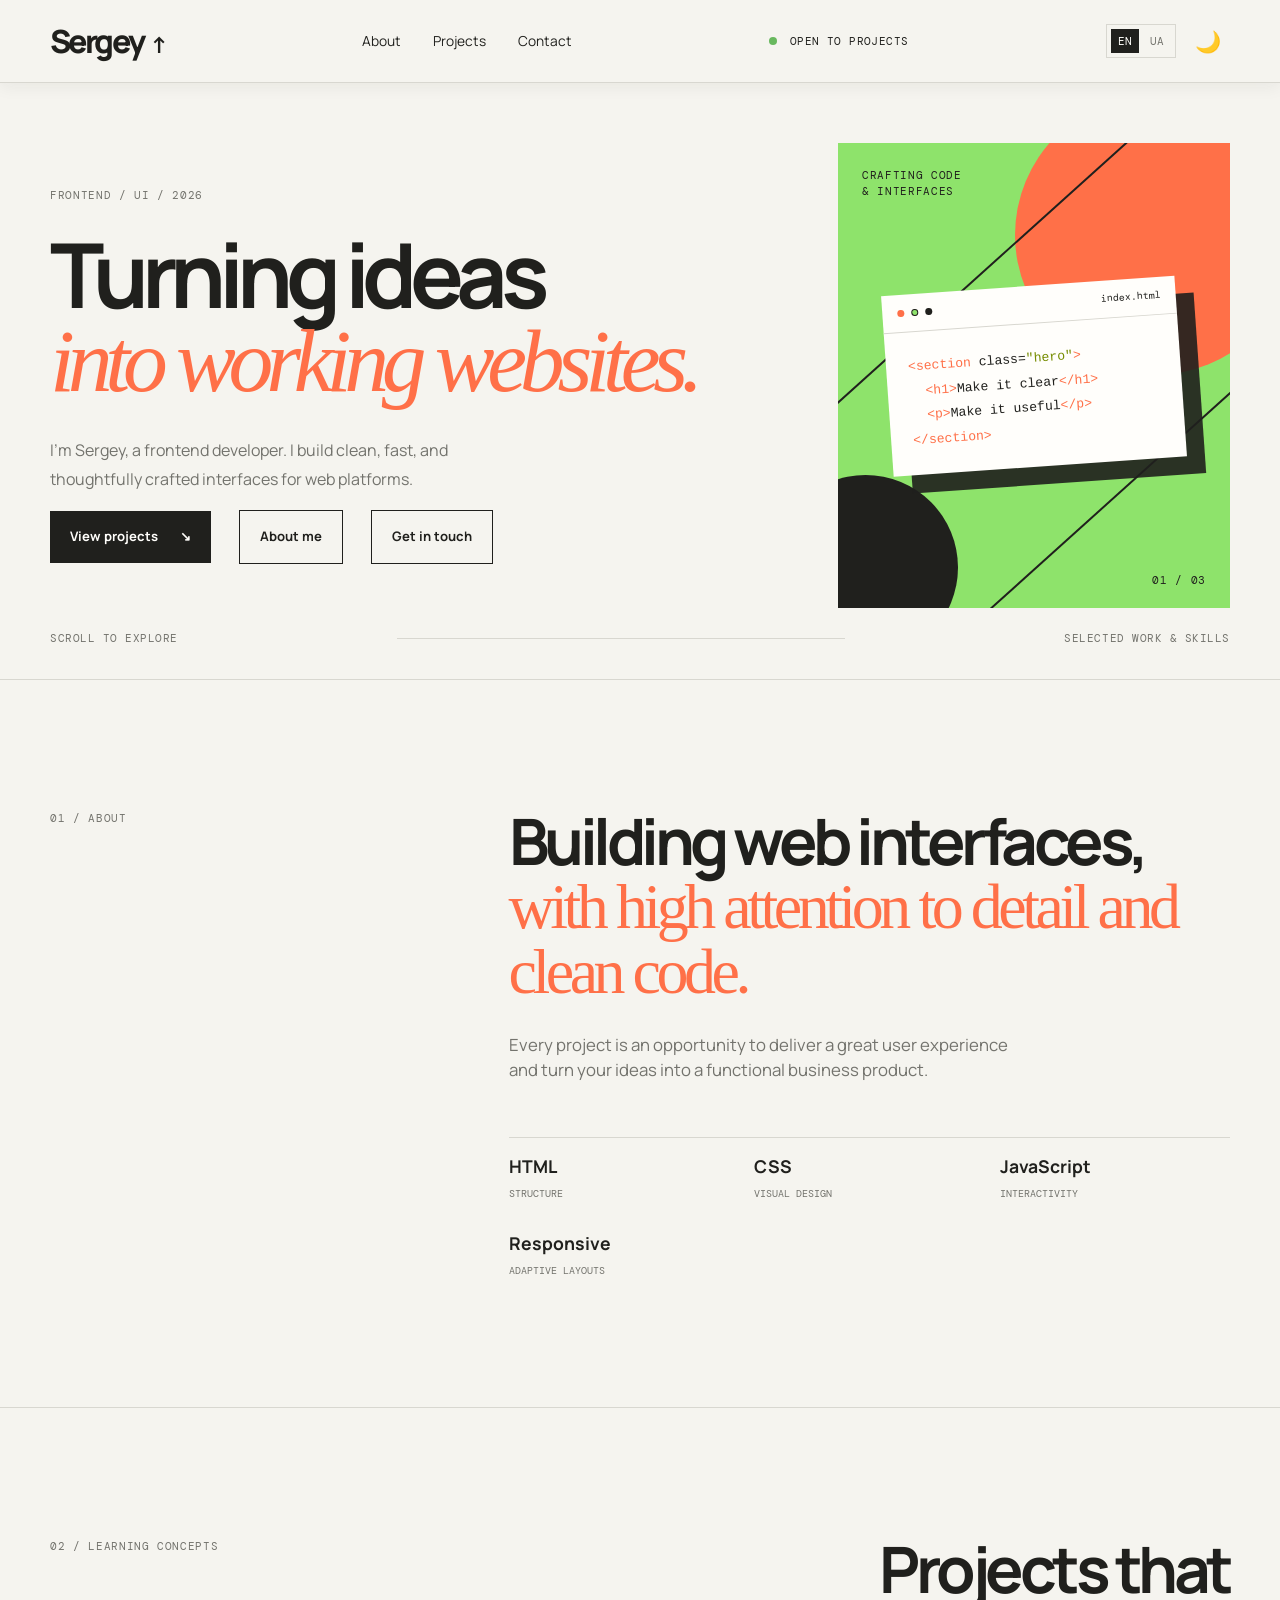
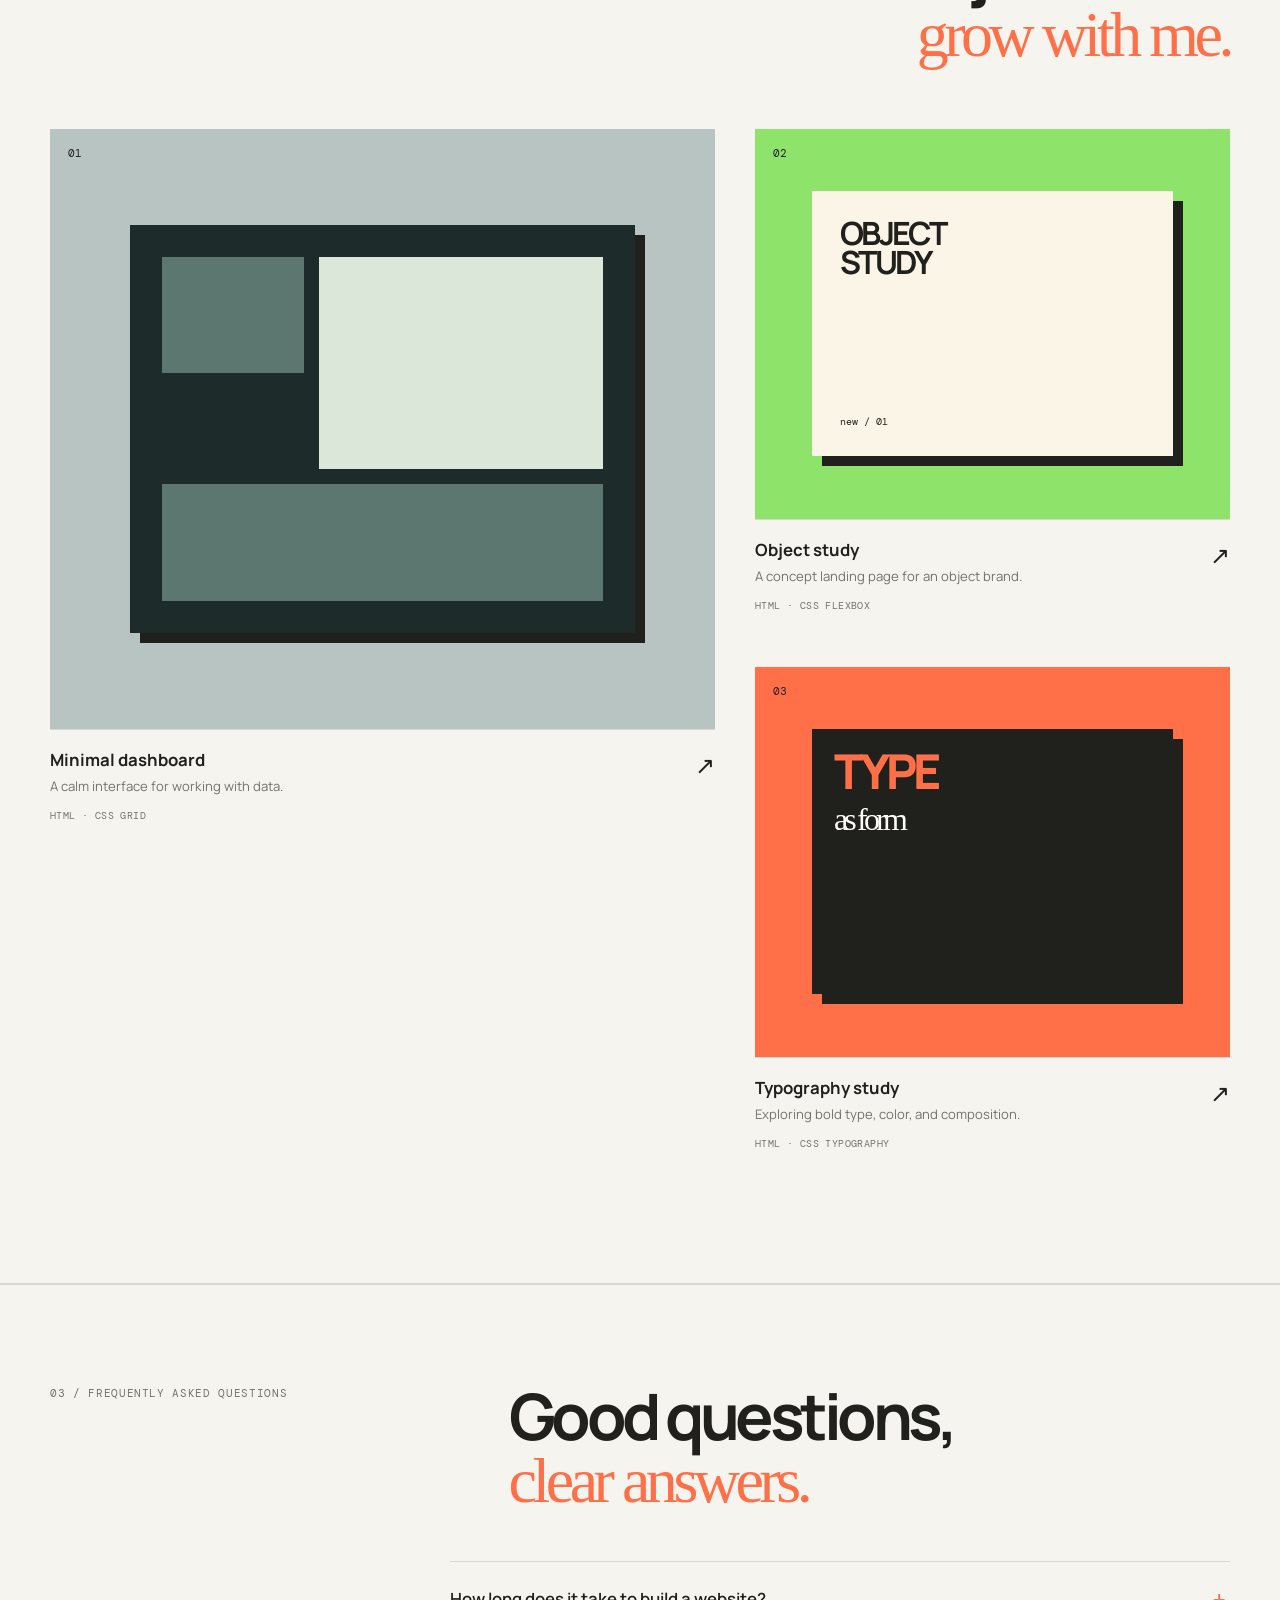
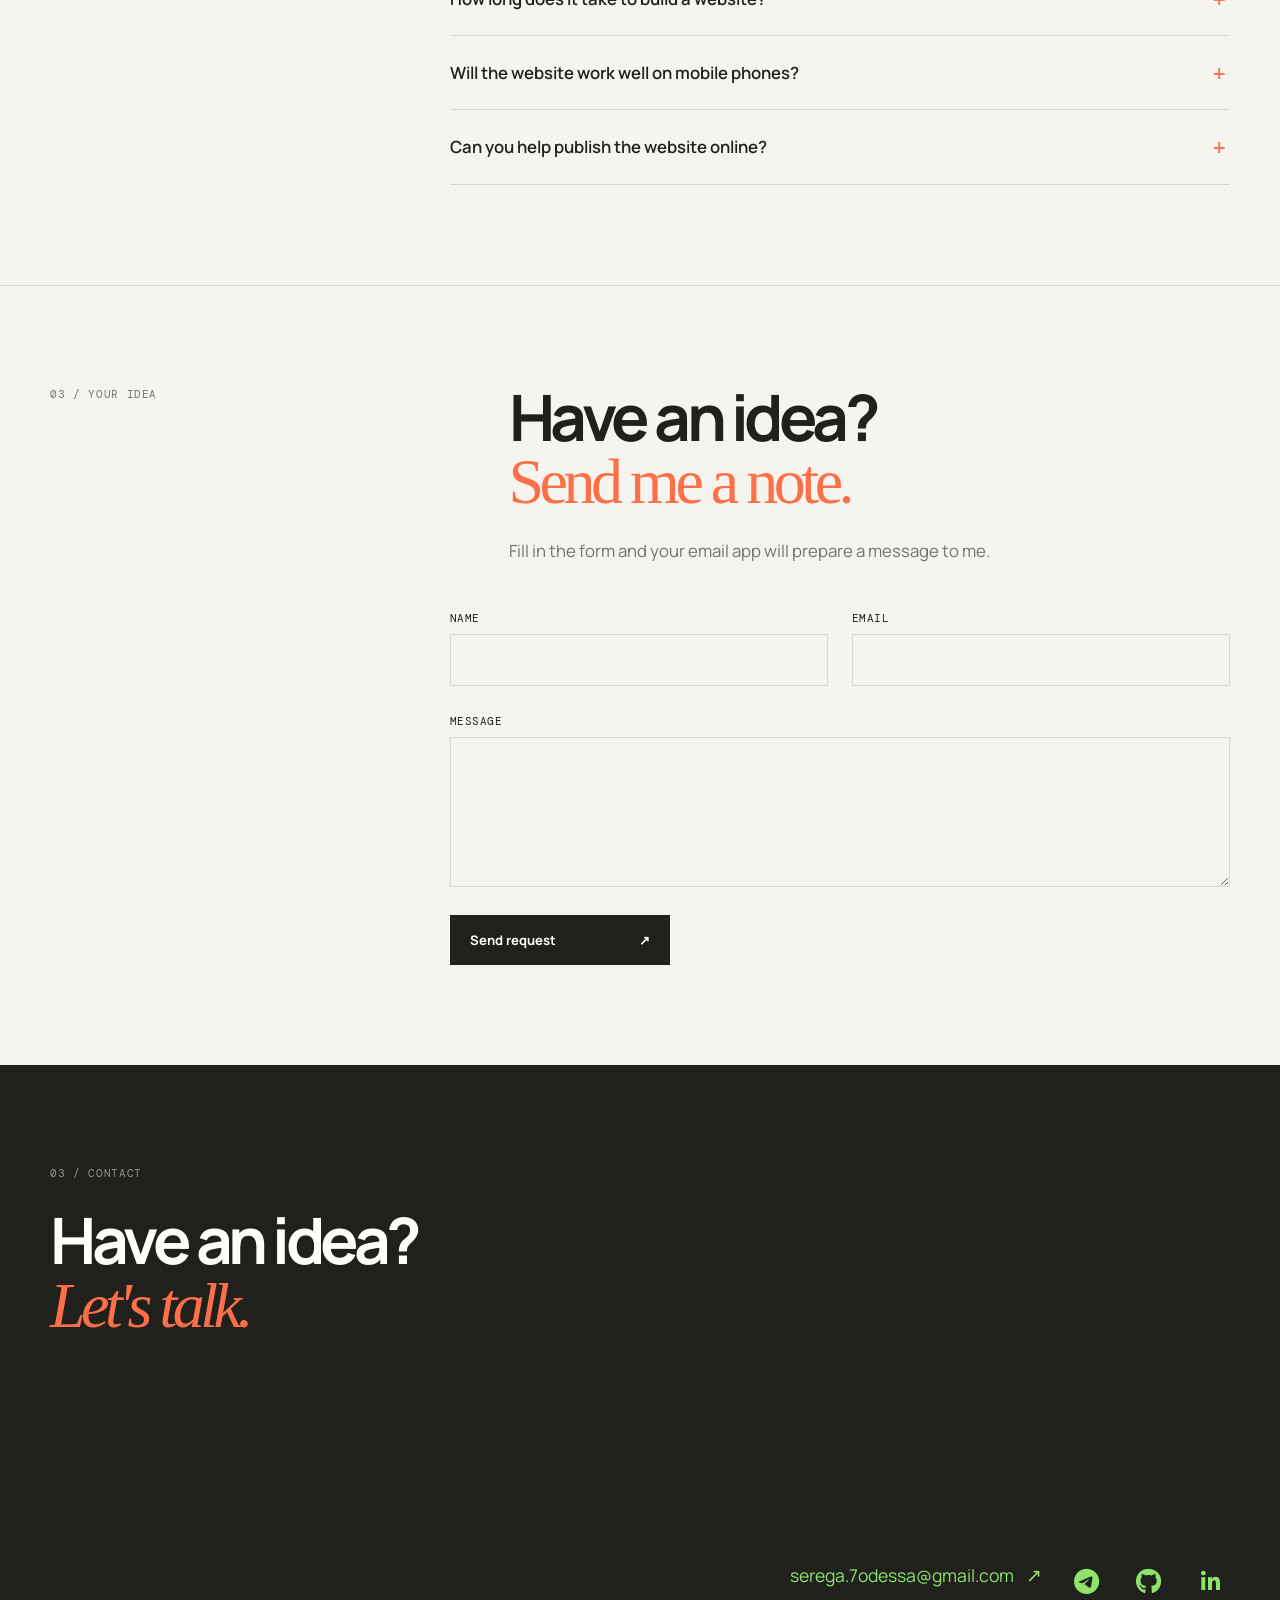
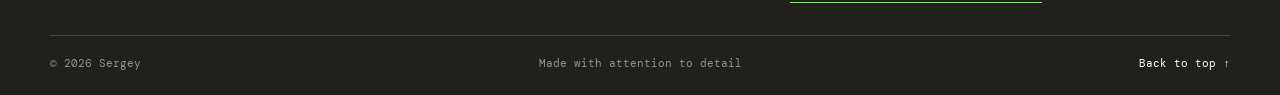
==== commit d7b28cc3: "zagolovky englisch" ====
--- a/index.html
+++ b/index.html
@@ -42,9 +42,8 @@
           <div class="hero-copy">
             <p class="eyebrow">Frontend / UI / 2026</p>
             <h1>Turning ideas<br /><em>into working websites.</em></h1>
-            <p class="hero-description">
-              I'm Sergey, a junior frontend developer. I'm learning HTML and CSS to build clear, fast, and thoughtfully crafted interfaces.
-            </p>
+<p class="hero-description">I'm Sergey, a frontend developer. I build clean, fast, and thoughtfully crafted interfaces for web platforms.</p>
+          </p>
             <div class="hero-actions">
               <a class="button button-dark" href="#projects">View projects <span>↘</span></a>
               <a class="button button-light" href="#about">About me</a>
@@ -53,7 +52,7 @@
           </div>
 
           <div class="hero-art" aria-label="Abstract interface illustration">
-            <div class="art-label">currently<br />learning</div>
+            <div class="art-label">CRAFTING CODE<br />& INTERFACES</div>
             <div class="art-circle circle-one"></div>
             <div class="art-circle circle-two"></div>
             <div class="art-line line-one"></div>
@@ -79,9 +78,9 @@
         <div class="container split-heading">
           <p class="section-number">01 / about</p>
           <div>
-            <h2>I'm just getting started,<br /><span>but I take it seriously.</span></h2>
-            <p class="section-lead">Every project is a chance to understand how the web works and turn what I've learned into something worth sharing.</p>
-            <div class="skill-list">
+<h2>Building web interfaces,<br /><span>with high attention to detail and clean code.</span></h2>
+<p class="section-lead">Every project is an opportunity to deliver a great user experience and turn your ideas into a functional business product.</p>
+<div class="skill-list">
               <div><span>HTML</span><b>structure</b></div>
               <div><span>CSS</span><b>visual design</b></div>
               <div><span>JavaScript</span><b>interactivity</b></div>
--- a/style.css
+++ b/style.css
@@ -10,7 +10,7 @@
 }
 
 * { box-sizing: border-box; }
-html { scroll-behavior: smooth; }
+html { overflow-x: hidden; scroll-behavior: smooth; }
 body.dark-theme {
   --ink: #f5f4ef;
   --muted: #b0b0a8;
@@ -22,22 +22,21 @@
 footer[id] {
   scroll-margin-top: 100px;
 }
-body { margin: 0; background: var(--paper); color: var(--ink); font-family: "Manrope", sans-serif; line-height: 1.5; transition: background-color 0.3s ease, color 0.3s ease; }
+body { overflow-x: clip; margin: 0; background: var(--paper); color: var(--ink); font-family: "Manrope", sans-serif; line-height: 1.5; transition: background-color 0.3s ease, color 0.3s ease; }
 a { color: inherit; }
 a:focus-visible {
   outline: 2px solid var(--orange);
   outline-offset: 4px;
 }
 .container { width: min(1180px, calc(100% - 64px)); margin: 0 auto; }
-.site-header { border-bottom: 1px solid var(--line); background: rgba(245, 244, 239, .9); position: sticky; top: 0; z-index: 5; backdrop-filter: blur(12px); }
-body.dark-theme .site-header { background: rgba(18, 18, 18, .9); }
+.site-header { position: sticky; top: 0; z-index: 100; border-bottom: 1px solid var(--line); background-color: var(--paper); box-shadow: 0 4px 16px rgba(32, 32, 29, .06); backdrop-filter: blur(12px); }
 .nav { min-height: 82px; display: flex; align-items: center; justify-content: space-between; gap: 28px; }
-.nav-controls { display: flex; align-items: center; gap: 12px; flex-shrink: 0; }
+.nav-controls { display: flex; align-items: center; gap: 10px; flex-shrink: 0; }
 .language-switch { display: flex; align-items: center; gap: 4px; padding: 4px; border: 1px solid var(--line); font: .68rem "DM Mono", monospace; }
 .language-switch a { min-width: 28px; padding: 5px 6px; text-align: center; text-decoration: none; color: var(--muted); transition: all 0.3s ease; }
 .language-switch a[aria-current="page"] { background: var(--ink); color: var(--white); }
 .language-switch a:not([aria-current="page"]):hover { color: var(--acid); }
-.theme-btn { padding: 5px; border: 0; background: transparent; color: inherit; cursor: pointer; font: inherit; font-size: 1.2rem; line-height: 1; transition: transform 0.3s ease, color 0.3s ease; }
+.theme-btn { display: inline-flex; width: 44px; height: 44px; align-items: center; justify-content: center; padding: 8px; border: 0; background: transparent; color: inherit; cursor: pointer; font: inherit; font-size: 21px; line-height: 1; transition: transform 0.3s ease, color 0.3s ease; }
 .theme-btn:hover { transform: rotate(20deg); }
 .theme-btn:focus-visible { outline: 2px solid var(--orange); outline-offset: 3px; }
 .logo { flex-shrink: 0; white-space: nowrap; font-size: 2rem; font-weight: 800; text-decoration: none; letter-spacing: -.08em; transition: color 0.2s ease; }
@@ -236,6 +235,13 @@
   .form-submit { width: 100%; }
 }
 
+@media (max-width: 480px) {
+  .nav { flex-wrap: wrap; }
+  .logo { order: 0; }
+  .nav-controls { order: 1; }
+  .menu { order: 2; width: 100%; justify-content: space-between; }
+}
+
 @media (prefers-reduced-motion: reduce) {
   html {
     scroll-behavior: auto;
@@ -250,3 +256,5 @@
     transition-duration: 0.01ms !important;
   }
 }
+
+/* force redeploy */
